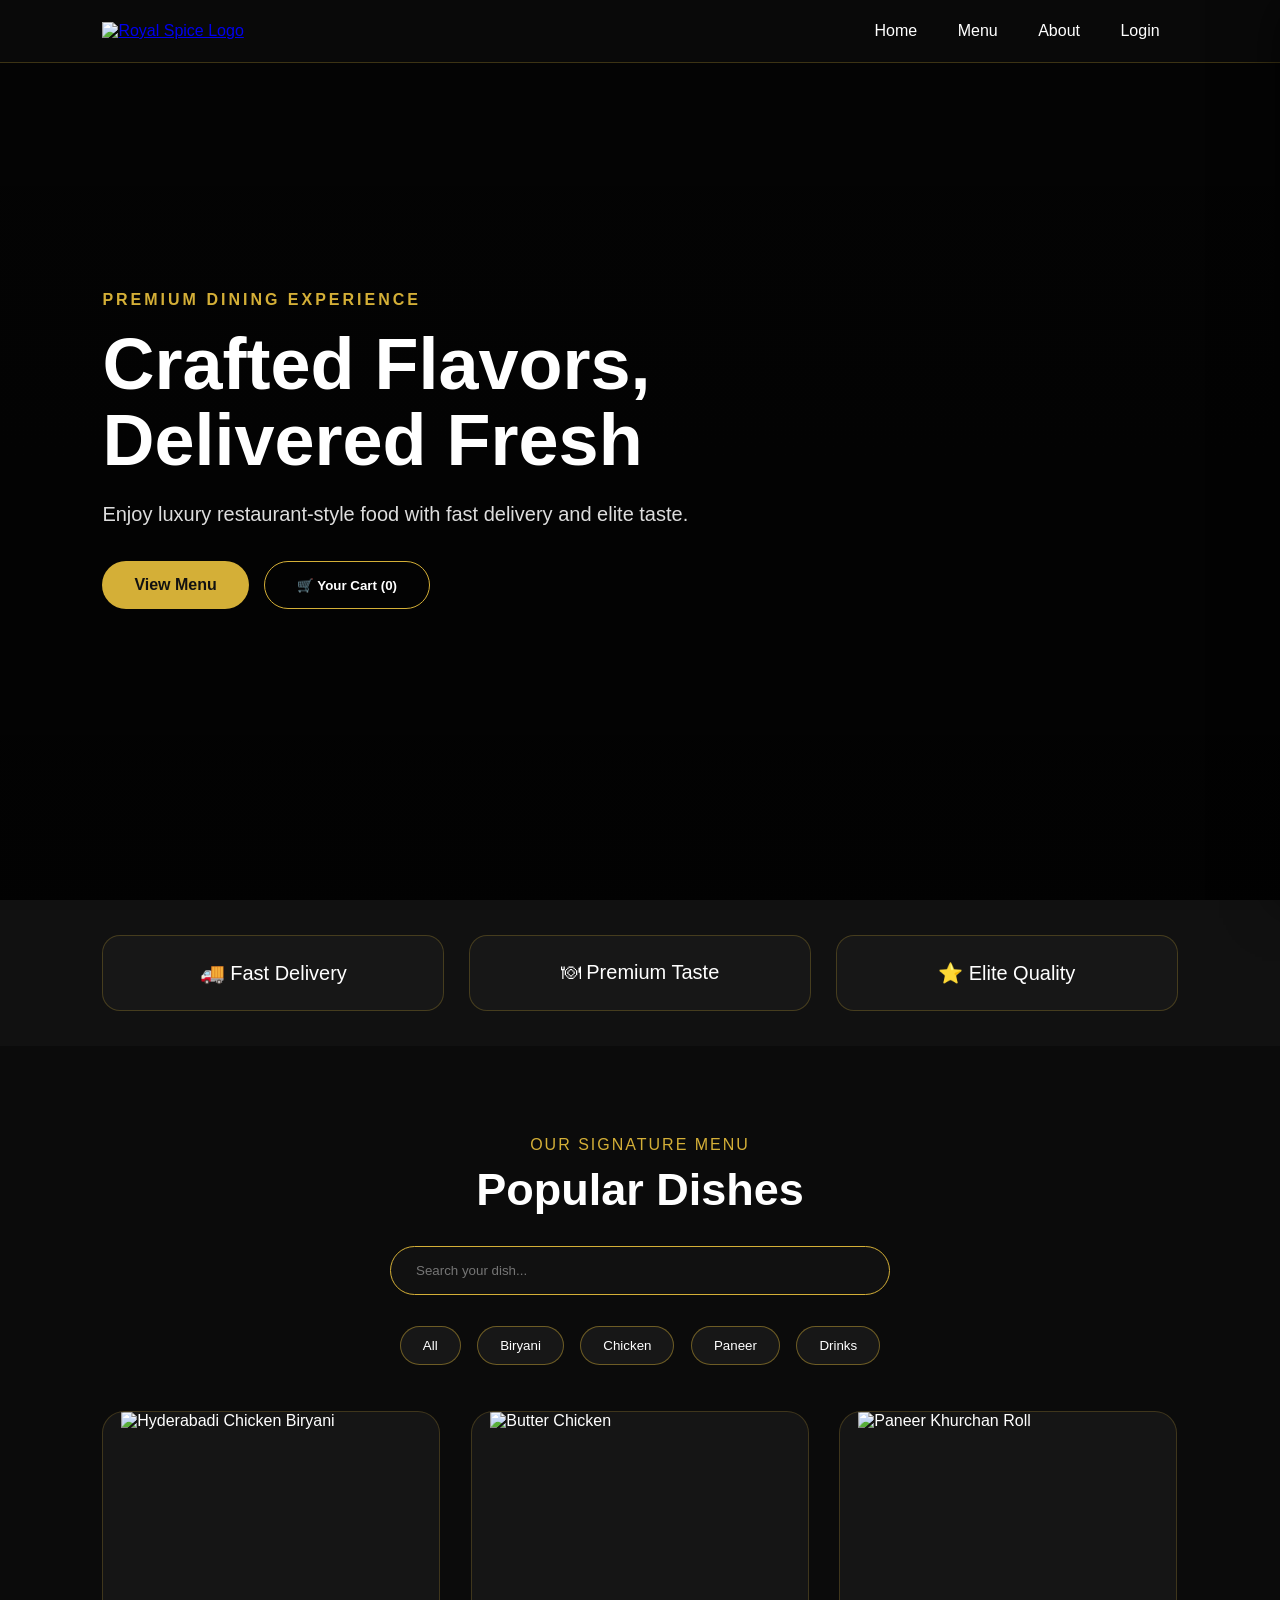
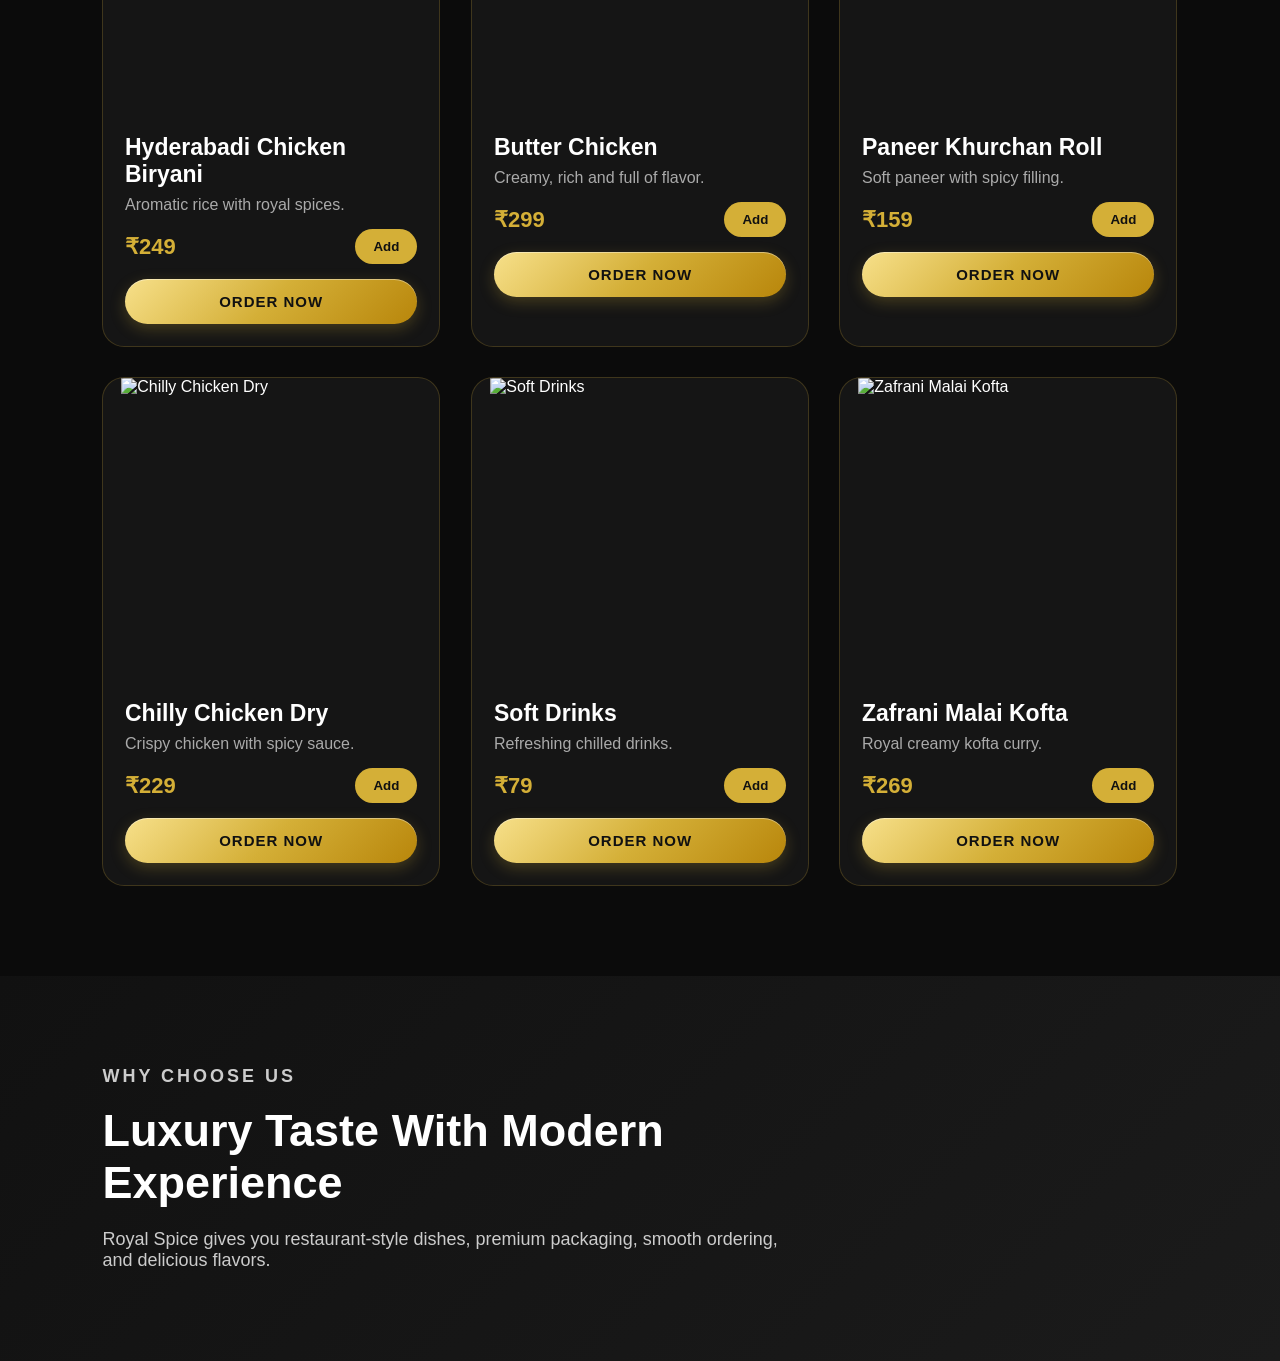
==== index.html @ 1e083bd8 "." ====
<!DOCTYPE html>
<html lang="en">
<head>
  <meta charset="UTF-8" />
  <meta name="viewport" content="width=device-width, initial-scale=1.0" />
  <title>Royal Spice</title>

  <link rel="stylesheet" href="style.css">
</head>
<body>

<header>
  <div class="logo">
    <a href="#home">
      <img src="website images/Royal Spice.png" alt="Royal Spice Logo">
    </a>
  </div>

  <nav>
    <a href="#home">Home</a>
    <a href="#menu">Menu</a>
    <a href="#about">About</a>
    <a href="login.html" id="loginLink">Login</a>

<a href="#" id="logoutLink"
   onclick="logoutUser()"
   style="display:none;">
   Logout
</a>
  </nav>
</header>

<section class="hero" id="home">
  <div class="hero-content">
    <p class="small-title">Premium Dining Experience</p>

    <h1>
      Crafted Flavors,<br>
      Delivered Fresh
    </h1>

    <p class="hero-text">
      Enjoy luxury restaurant-style food with fast delivery and elite taste.
    </p>

    <div class="hero-buttons">
      <a href="#menu" class="btn gold">
        View Menu
      </a>

      <button class="btn dark" onclick="toggleCart()">
        🛒 Your Cart (<span id="cartCount">0</span>)
      </button>
    </div>
  </div>
</section>

<section class="features">
  <div>🚚 Fast Delivery</div>
  <div>🍽 Premium Taste</div>
  <div>⭐ Elite Quality</div>
</section>

<section class="menu-section" id="menu">

  <div class="section-title">
    <p>Our Signature Menu</p>
    <h2>Popular Dishes</h2>
  </div>

  <div class="search-box">
    <input
      type="text"
      id="searchInput"
      placeholder="Search your dish..."
    >
  </div>

  <div class="filters">
    <button onclick="filterItems('all')">All</button>
    <button onclick="filterItems('biryani')">Biryani</button>
    <button onclick="filterItems('chicken')">Chicken</button>
    <button onclick="filterItems('paneer')">Paneer</button>
    <button onclick="filterItems('drinks')">Drinks</button>
  </div>

  <div class="menu-grid" id="menuGrid"></div>

</section>

<section class="about" id="about">

  <div>
    <p class="small-title">Why Choose Us</p>

    <h2>Luxury Taste With Modern Experience</h2>

    <p>
      Royal Spice gives you restaurant-style dishes,
      premium packaging,
      smooth ordering,
      and delicious flavors.
    </p>
  </div>

</section>

<!-- CART PANEL -->

<div class="cart-panel" id="cartPanel">

  <div class="cart-header">

    <h2>🛒 Your Cart</h2>

    <button onclick="toggleCart()">
      ✕
    </button>

  </div>

  <div id="cartItems">

    <p>Your cart is empty.</p>

  </div>

  <div class="cart-bottom">

    <h3>
      Total : ₹<span id="totalPrice">0</span>
    </h3>

    <button
      class="checkout-btn"
      onclick="goToCheckout()">

      Checkout

    </button>

  </div>

</div>

<!-- SCRIPT -->

<script src="script.js"></script>

</body>
</html>
---- style.css ----
* {
  margin: 0;
  padding: 0;
  box-sizing: border-box;
  font-family: 'Segoe UI', sans-serif;
}

body {
  background: #0b0b0b;
  color: white;
}

header {
  width: 100%;
  padding: 22px 8%;
  display: flex;
  justify-content: space-between;
  align-items: center;
  background: rgba(10,10,10,0.9);
  position: fixed;
  top: 0;
  z-index: 1000;
  backdrop-filter: blur(12px);
  border-bottom: 1px solid rgba(212,175,55,0.25);
}

.logo img{
    height: 80px;
    width: auto;
}

.logo span {
  color: #d4af37;
}

nav a {
  color: white;
  text-decoration: none;
  margin: 0 18px;
  font-weight: 500;
}

nav a:hover {
  color: #d4af37;
}

.cart-btn {
  background: #d4af37;
  color: #111;
  border: none;
  padding: 12px 22px;
  border-radius: 30px;
  font-weight: bold;
  cursor: pointer;
}

.hero {
  min-height: 100vh;
  background:
    linear-gradient(rgba(0,0,0,0.65), rgba(0,0,0,0.8)),
    url("https://images.unsplash.com/photo-1504674900247-0877df9cc836");
  background-size: cover;
  background-position: center;
  display: flex;
  align-items: center;
  padding: 0 8%;
}

.hero-content {
  max-width: 700px;
}

.small-title {
  color: #d4af37;
  text-transform: uppercase;
  letter-spacing: 3px;
  font-weight: bold;
  margin-bottom: 18px;
}

.hero h1 {
  font-size: 72px;
  line-height: 1.05;
  margin-bottom: 25px;
}

.hero-text {
  font-size: 20px;
  color: #ddd;
  margin-bottom: 35px;
}

.hero-buttons {
  display: flex;
  gap: 15px;
}

.btn {
  padding: 15px 32px;
  border-radius: 35px;
  text-decoration: none;
  font-weight: bold;
  cursor: pointer;
  border: none;
}

.gold {
  background: #d4af37;
  color: #111;
}

.dark {
  background: transparent;
  color: white;
  border: 1px solid #d4af37;
}

.features {
  padding: 35px 8%;
  display: grid;
  grid-template-columns: repeat(3, 1fr);
  gap: 25px;
  background: #111;
}

.features div {
  padding: 25px;
  background: #171717;
  border: 1px solid rgba(212,175,55,0.25);
  border-radius: 18px;
  text-align: center;
  font-size: 20px;
}

.menu-section {
  padding: 90px 8%;
}

.section-title {
  text-align: center;
  margin-bottom: 30px;
}

.section-title p {
  color: #d4af37;
  text-transform: uppercase;
  letter-spacing: 2px;
}

.section-title h2 {
  font-size: 45px;
  margin-top: 10px;
}

.search-box {
  text-align: center;
  margin-bottom: 25px;
}

.search-box input {
  width: 100%;
  max-width: 500px;
  padding: 16px 25px;
  border-radius: 30px;
  border: 1px solid #d4af37;
  background: #111;
  color: white;
  outline: none;
}

.filters {
  text-align: center;
  margin-bottom: 40px;
}

.filters button {
  margin: 6px;
  padding: 11px 22px;
  background: #171717;
  color: white;
  border: 1px solid rgba(212,175,55,0.45);
  border-radius: 25px;
  cursor: pointer;
}

.filters button:hover {
  background: #d4af37;
  color: #111;
}

.menu-grid {
  display: grid;
  grid-template-columns: repeat(auto-fit, minmax(260px, 1fr));
  gap: 30px;
}

.food-card {
  background: #151515;
  border-radius: 22px;
  overflow: hidden;
  border: 1px solid rgba(212,175,55,0.22);
  transition: 0.3s;
}

.food-card:hover {
  transform: translateY(-8px);
  box-shadow: 0 20px 45px rgba(212,175,55,0.15);
}

.food-card img {
  width: 300px;
  height: 300px;
  object-fit: cover;
  display: block;
  margin: auto;
}

.food-info {
  padding: 22px;
}

.food-info h3 {
  font-size: 23px;
  margin-bottom: 8px;
}

.food-info p {
  color: #aaa;
  margin-bottom: 15px;
}

.price-row {
  display: flex;
  justify-content: space-between;
  align-items: center;
}

.price-row h4 {
  color: #d4af37;
  font-size: 22px;
}

.price-row button {
  background: #d4af37;
  color: #111;
  border: none;
  padding: 10px 18px;
  border-radius: 25px;
  font-weight: bold;
  cursor: pointer;
}

.about {
  padding: 90px 8%;
  background: linear-gradient(135deg, #111, #1b1b1b);
}

.about div {
  max-width: 700px;
}

.about h2 {
  font-size: 45px;
  margin-bottom: 20px;
}

.about p {
  color: #ccc;
  font-size: 18px;
}

.cart-panel {
  position: fixed;
  top: 0;
  right: -420px;
  width: 400px;
  height: 100vh;
  background: #111;
  z-index: 2000;
  padding: 25px;
  transition: 0.4s;
  border-left: 1px solid #d4af37;
}

.cart-panel.active {
  right: 0;
}

.cart-header {
  display: flex;
  justify-content: space-between;
  align-items: center;
}

.cart-header button {
  background: none;
  color: white;
  border: none;
  font-size: 34px;
  cursor: pointer;
}

.cart-item {
  background: #1a1a1a;
  margin: 18px 0;
  padding: 15px;
  border-radius: 15px;
}

.cart-item h4 {
  margin-bottom: 8px;
}

.qty-box {
  display: flex;
  align-items: center;
  gap: 12px;
  margin-top: 10px;
}

.qty-box button {
  width: 28px;
  height: 28px;
  background: #d4af37;
  border: none;
  border-radius: 50%;
  cursor: pointer;
  font-weight: bold;
}

.remove-btn {
  margin-top: 10px;
  background: transparent;
  color: #ff7777;
  border: none;
  cursor: pointer;
}

.cart-bottom {
  position: absolute;
  bottom: 25px;
  width: calc(100% - 50px);
}

.checkout-btn {
  width: 100%;
  padding: 15px;
  margin-top: 15px;
  border: none;
  background: #d4af37;
  color: #111;
  font-weight: bold;
  border-radius: 30px;
  cursor: pointer;
}

@media(max-width: 768px) {
  nav {
    display: none;
  }

  .hero h1 {
    font-size: 45px;
  }

  .features {
    grid-template-columns: 1fr;
  }

  .cart-panel {
    width: 100%;
    right: -100%;
  }
}

/* Smooth page animation */
html {
  scroll-behavior: smooth;
}

/* Hero text animation */
.hero-content {
  animation: fadeSlide 1.2s ease forwards;
}

@keyframes fadeSlide {
  from {
    opacity: 0;
    transform: translateY(40px);
  }
  to {
    opacity: 1;
    transform: translateY(0);
  }
}

/* Animated premium buttons */
.btn,
.cart-btn,
.price-row button,
.checkout-btn,
.filters button {
  position: relative;
  overflow: hidden;
  transition: 0.35s ease;
}

.btn:hover,
.cart-btn:hover,
.price-row button:hover,
.checkout-btn:hover,
.filters button:hover {
  transform: translateY(-4px);
  box-shadow: 0 12px 25px rgba(212, 175, 55, 0.35);
}

/* Shine effect */
.btn::before,
.cart-btn::before,
.price-row button::before,
.checkout-btn::before {
  content: "";
  position: absolute;
  top: 0;
  left: -120%;
  width: 80%;
  height: 100%;
  background: linear-gradient(
    120deg,
    transparent,
    rgba(255,255,255,0.5),
    transparent
  );
  transition: 0.6s;
}

.btn:hover::before,
.cart-btn:hover::before,
.price-row button:hover::before,
.checkout-btn:hover::before {
  left: 120%;
}

/* Food card animation */
.food-card {
  animation: cardPop 0.8s ease forwards;
}

@keyframes cardPop {
  from {
    opacity: 0;
    transform: scale(0.92) translateY(25px);
  }
  to {
    opacity: 1;
    transform: scale(1) translateY(0);
  }
}

/* Floating hero feel */
.hero-content h1 {
  animation: glowText 2s infinite alternate;
}

@keyframes glowText {
  from {
    text-shadow: 0 0 10px rgba(212,175,55,0.2);
  }
  to {
    text-shadow: 0 0 25px rgba(212,175,55,0.6);
  }
}

/* Cart panel smooth */
.cart-panel {
  box-shadow: -20px 0 50px rgba(0,0,0,0.6);
}

/* Navbar link underline animation */
nav a {
  position: relative;
}

nav a::after {
  content: "";
  position: absolute;
  left: 0;
  bottom: -7px;
  width: 0;
  height: 2px;
  background: #d4af37;
  transition: 0.3s;
}

nav a:hover::after {
  width: 100%;
}

.checkout-page {
  min-height: 100vh;
  padding: 130px 8% 60px;
  background: #0b0b0b;
}

.checkout-page h1 {
  font-size: 48px;
  color: #d4af37;
  margin-bottom: 30px;
}

.checkout-total {
  margin: 25px 0;
  font-size: 28px;
  color: #d4af37;
  font-weight: bold;
}

.checkout-form {
  max-width: 550px;
}

.checkout-form input,
.checkout-form textarea {
  width: 100%;
  padding: 16px 20px;
  margin-bottom: 15px;
  border-radius: 14px;
  border: 1px solid rgba(212,175,55,0.5);
  background: #111;
  color: white;
  outline: none;
}

.checkout-form textarea {
  height: 120px;
  resize: none;
}

.payment-box {
  max-width: 550px;
  background: #151515;
  border: 1px solid rgba(212,175,55,0.3);
  border-radius: 20px;
  padding: 25px;
  margin-bottom: 25px;
}

.payment-box label {
  display: block;
  padding: 16px;
  margin-bottom: 12px;
  background: #1a1a1a;
  border-radius: 14px;
  cursor: pointer;
  font-size: 18px;
}

.payment-box input {
  margin-right: 10px;
}

.success-page {
  min-height: 100vh;
  background:
    linear-gradient(rgba(0,0,0,.75), rgba(0,0,0,.9)),
    url("https://images.unsplash.com/photo-1504674900247-0877df9cc836");
  background-size: cover;
  background-position: center;
  display: flex;
  justify-content: center;
  align-items: center;
  text-align: center;
  flex-direction: column;
  padding: 30px;
}

.success-page h1 {
  font-size: 70px;
  color: #d4af37;
  margin-bottom: 15px;
}

.success-page p {
  color: #ddd;
  font-size: 20px;
}

.success-box {
  background: rgba(20,20,20,0.9);
  border: 1px solid rgba(212,175,55,0.4);
  border-radius: 22px;
  padding: 25px;
  margin: 30px 0;
  min-width: 320px;
}

/* =========================
   ELITE BUY NOW BUTTON
========================= */

.buy-now-btn {
  width: 100%;
  margin-top: 15px;
  padding: 14px 20px;
  border: none;
  border-radius: 30px;
  font-size: 15px;
  font-weight: 700;
  letter-spacing: 1px;
  text-transform: uppercase;
  cursor: pointer;

  background: linear-gradient(
    135deg,
    #f7e08a 0%,
    #d4af37 50%,
    #b8860b 100%
  );

  color: #111;
  position: relative;
  overflow: hidden;
  transition: all .4s ease;

  box-shadow:
    0 5px 15px rgba(212,175,55,.25),
    inset 0 1px 0 rgba(255,255,255,.4);

  animation: eliteGlow 2.5s infinite alternate;
}

.buy-now-btn:hover {
  transform: translateY(-5px) scale(1.02);

  box-shadow:
    0 15px 35px rgba(212,175,55,.45),
    0 0 20px rgba(212,175,55,.35);
}

.buy-now-btn:active {
  transform: scale(.97);
}

.buy-now-btn::before {
  content: "";
  position: absolute;
  top: 0;
  left: -120%;
  width: 60%;
  height: 100%;

  background: linear-gradient(
    120deg,
    transparent,
    rgba(255,255,255,.7),
    transparent
  );

  transition: .8s;
}

.buy-now-btn:hover::before {
  left: 150%;
}

@keyframes eliteGlow {
  from {
    box-shadow: 0 5px 15px rgba(212,175,55,.2);
  }
  to {
    box-shadow: 0 10px 30px rgba(212,175,55,.45);
  }
}

.card-details,
.upi-details {
  display: none;
  max-width: 550px;
  margin-top: 20px;
}

.card-details input,
.upi-details input {
  width: 100%;
  padding: 15px;
  margin-bottom: 15px;
  border-radius: 12px;
  border: 1px solid #d4af37;
  background: #111;
  color: white;
}

.upi-qr {
    width: 220px;
    height: 220px;
    object-fit: contain;

    background: #ffffff;
    padding: 15px;

    border-radius: 20px;
    border: 3px solid #d4af37;

    display: block;
    margin: 20px auto;

    box-shadow: 0 10px 30px rgba(0,0,0,0.35);
}

.login-page {
  min-height: 100vh;
  background:
    linear-gradient(rgba(0,0,0,.75), rgba(0,0,0,.9)),
    url("https://images.unsplash.com/photo-1504674900247-0877df9cc836");
  background-size: cover;
  background-position: center;
  display: flex;
  align-items: center;
  justify-content: center;
  padding: 30px;
}

.login-card {
  width: 100%;
  max-width: 430px;
  background: rgba(17,17,17,.88);
  border: 1px solid rgba(212,175,55,.45);
  border-radius: 28px;
  padding: 35px;
  text-align: center;
  backdrop-filter: blur(15px);
  box-shadow: 0 25px 60px rgba(0,0,0,.7);
  animation: fadeSlide 1s ease;
}

.login-logo img {
  width: 120px;
  margin-bottom: 20px;
  filter: drop-shadow(0 0 18px rgba(212,175,55,.45));
}

.login-card h1 {
  font-size: 36px;
  color: white;
  margin-bottom: 30px;
}

.input-box {
  position: relative;
  margin-bottom: 22px;
}

.input-box input {
  width: 100%;
  padding: 16px 18px;
  background: #0d0d0d;
  border: 1px solid rgba(212,175,55,.5);
  border-radius: 14px;
  color: white;
  outline: none;
  font-size: 16px;
}

.input-box label {
  position: absolute;
  left: 18px;
  top: 15px;
  color: #aaa;
  pointer-events: none;
  transition: .3s;
}

.input-box input:focus + label,
.input-box input:valid + label {
  top: -9px;
  left: 14px;
  background: #111;
  padding: 0 8px;
  color: #d4af37;
  font-size: 13px;
}

.password-box span {
  position: absolute;
  right: 16px;
  top: 15px;
  cursor: pointer;
}

.login-options {
  display: flex;
  justify-content: space-between;
  font-size: 14px;
  margin-bottom: 25px;
}

.login-options a,
.signup-text a {
  color: #d4af37;
  text-decoration: none;
}

.login-btn {
  width: 100%;
  padding: 15px;
  border: none;
  border-radius: 30px;
  background: linear-gradient(135deg, #f7e08a, #d4af37, #b8860b);
  color: #111;
  font-weight: 800;
  letter-spacing: 1px;
  cursor: pointer;
  transition: .35s;
}

.login-btn:hover {
  transform: translateY(-4px);
  box-shadow: 0 15px 35px rgba(212,175,55,.4);
}

.signup-text {
  margin-top: 22px;
  color: #ccc;
}
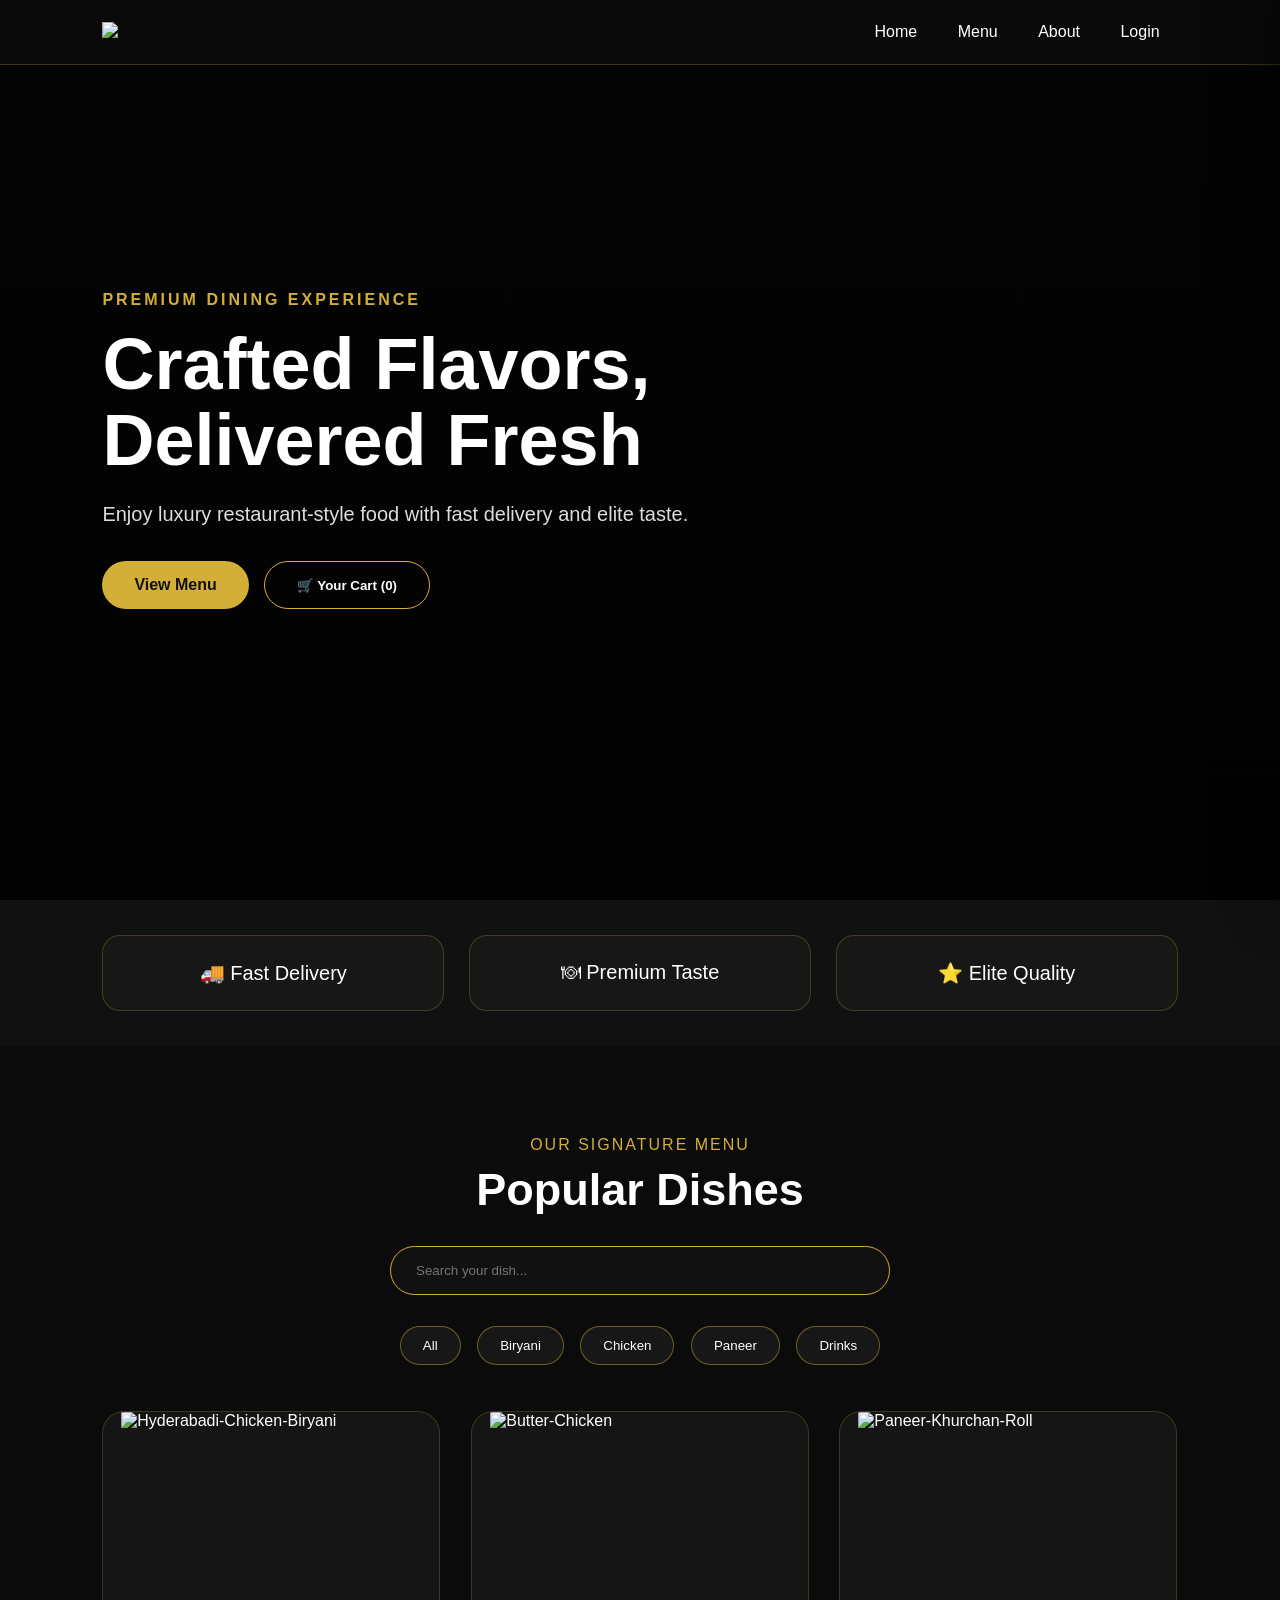
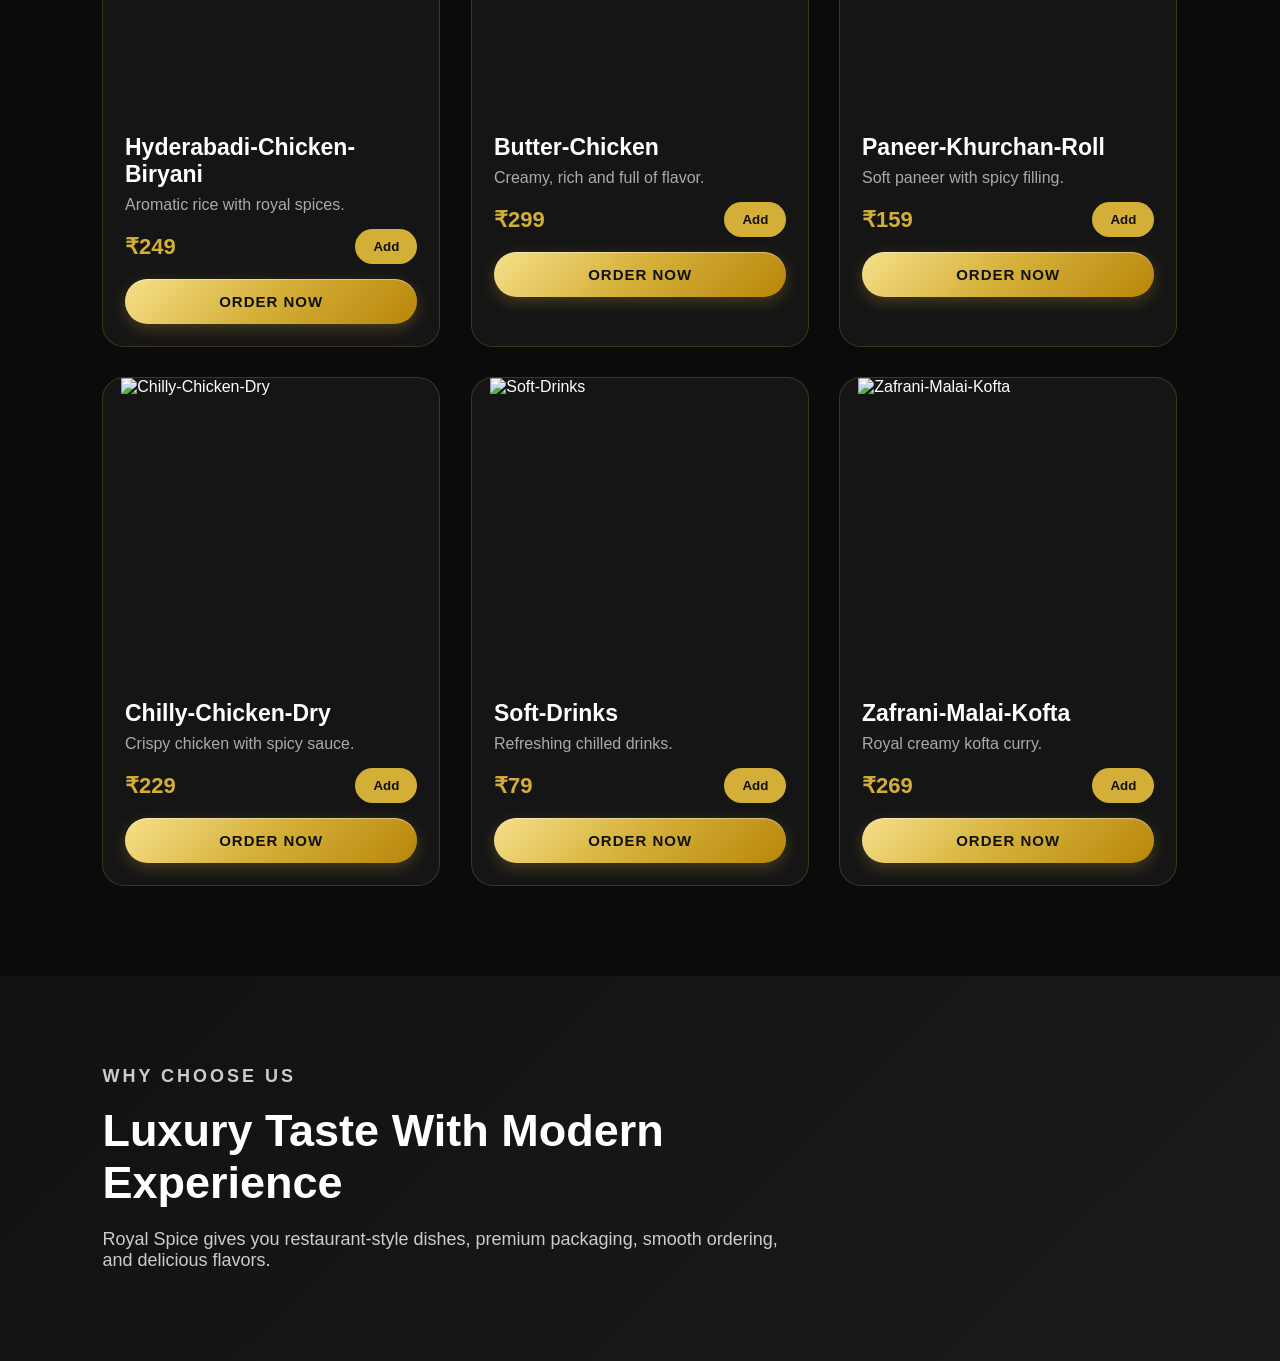
==== commit 90377d74: "." ====
--- a/index.html
+++ b/index.html
@@ -12,7 +12,7 @@
 <header>
   <div class="logo">
     <a href="#home">
-      <img src="website images/Royal Spice.png" alt="Royal Spice Logo">
+      <img src="./website images/Royal-Spice.png">
     </a>
   </div>
 
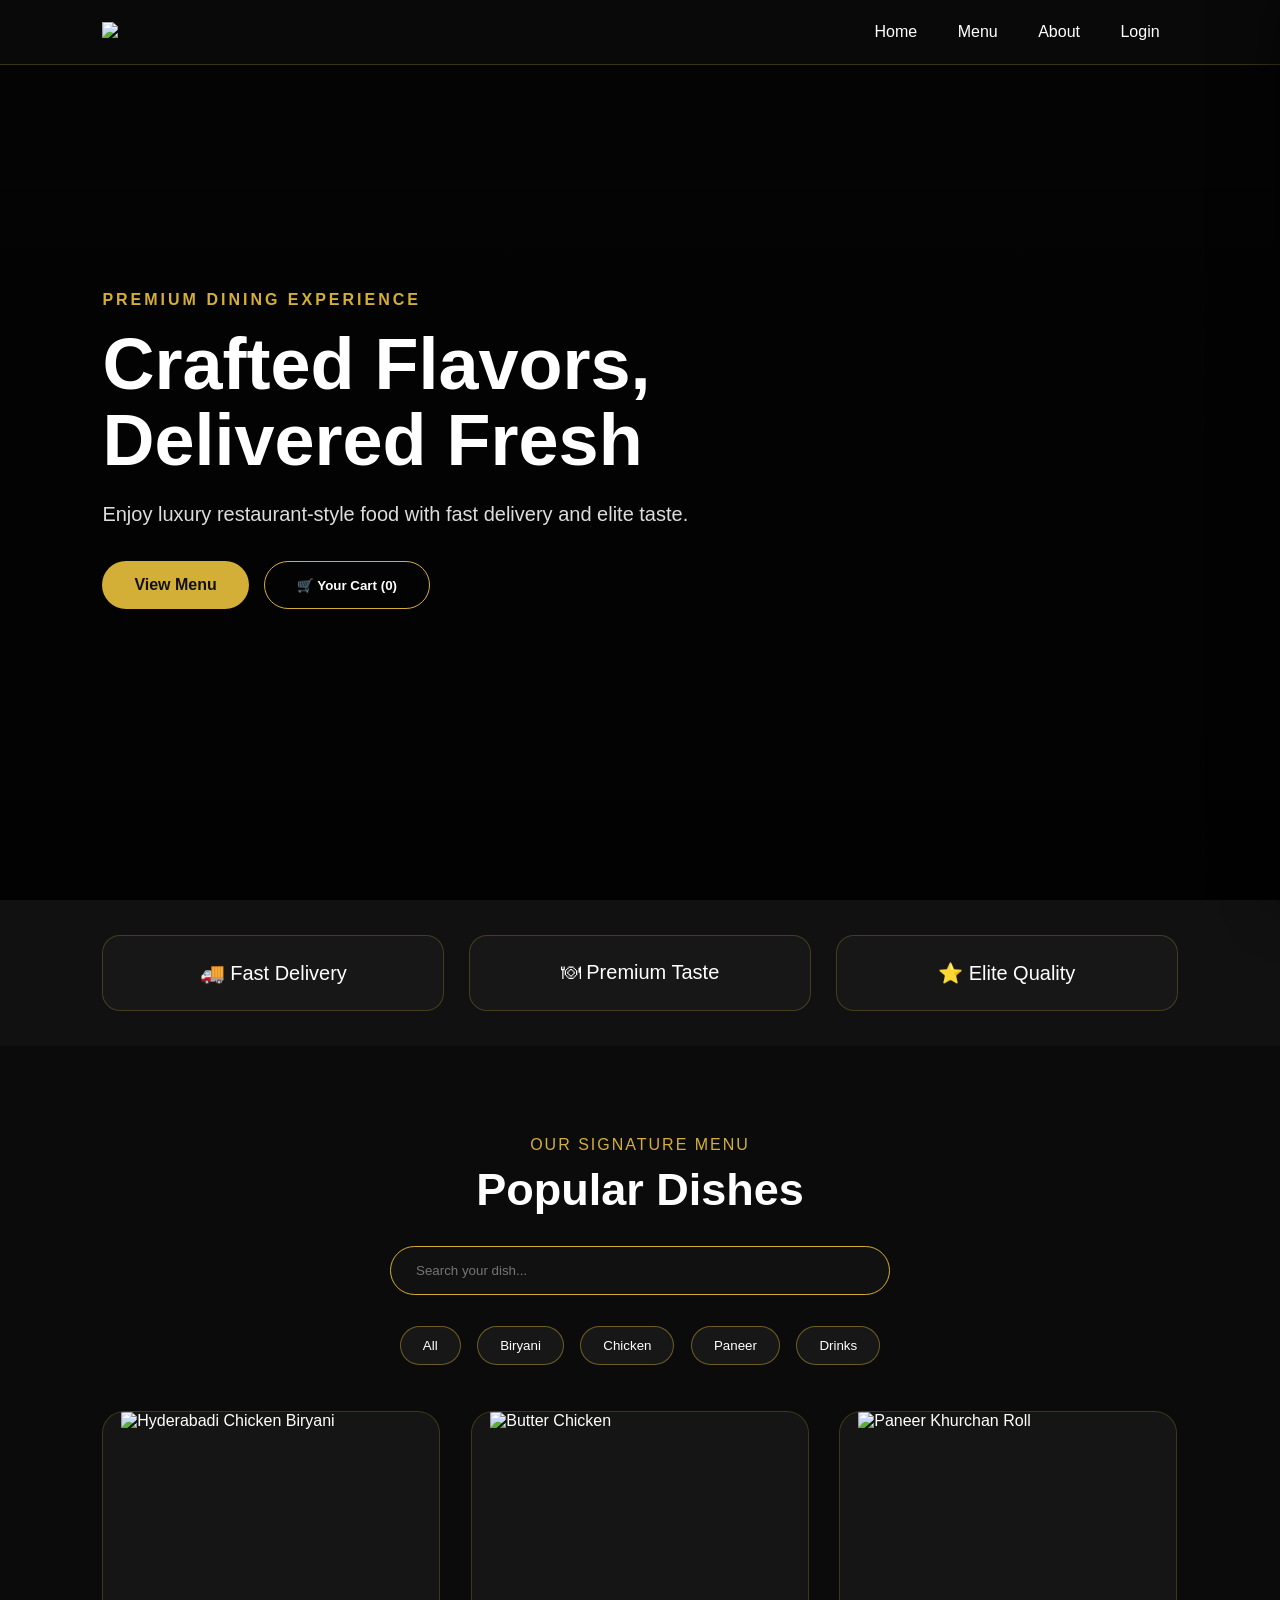
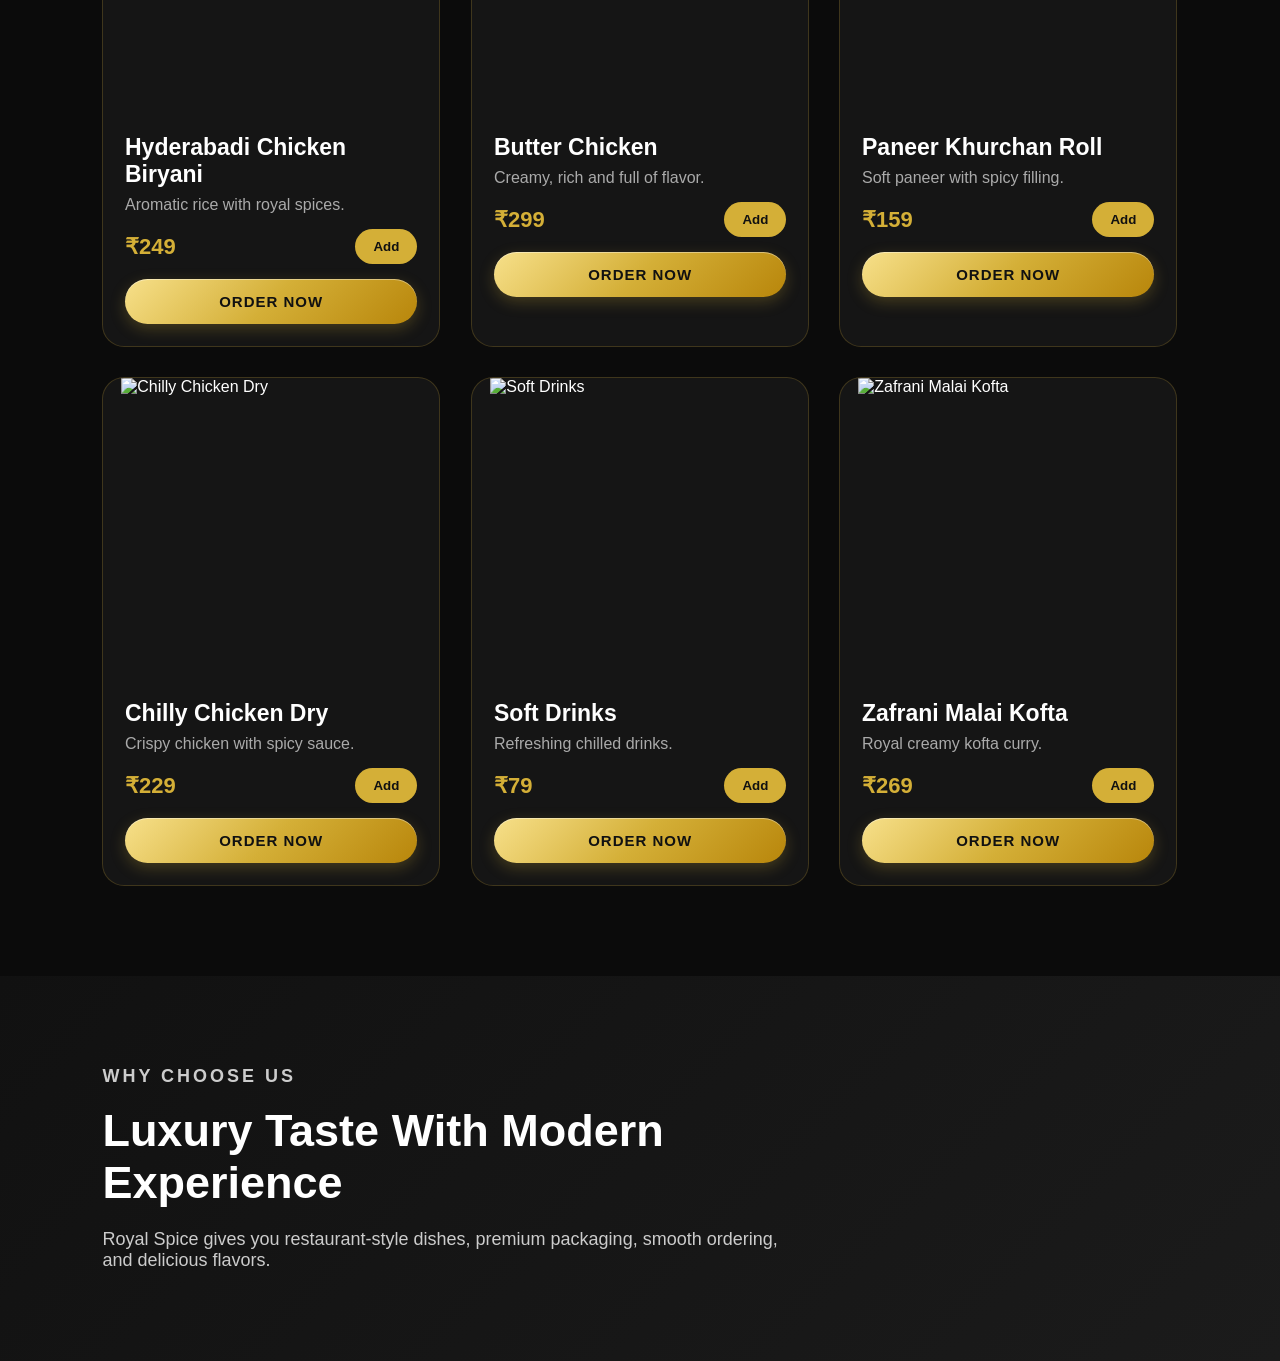
==== commit 59030709: "." ====
--- a/index.html
+++ b/index.html
@@ -12,7 +12,7 @@
 <header>
   <div class="logo">
     <a href="#home">
-      <img src="./website images/Royal-Spice.png">
+      <img src="./website-images/Royal-Spice.png">
     </a>
   </div>
 
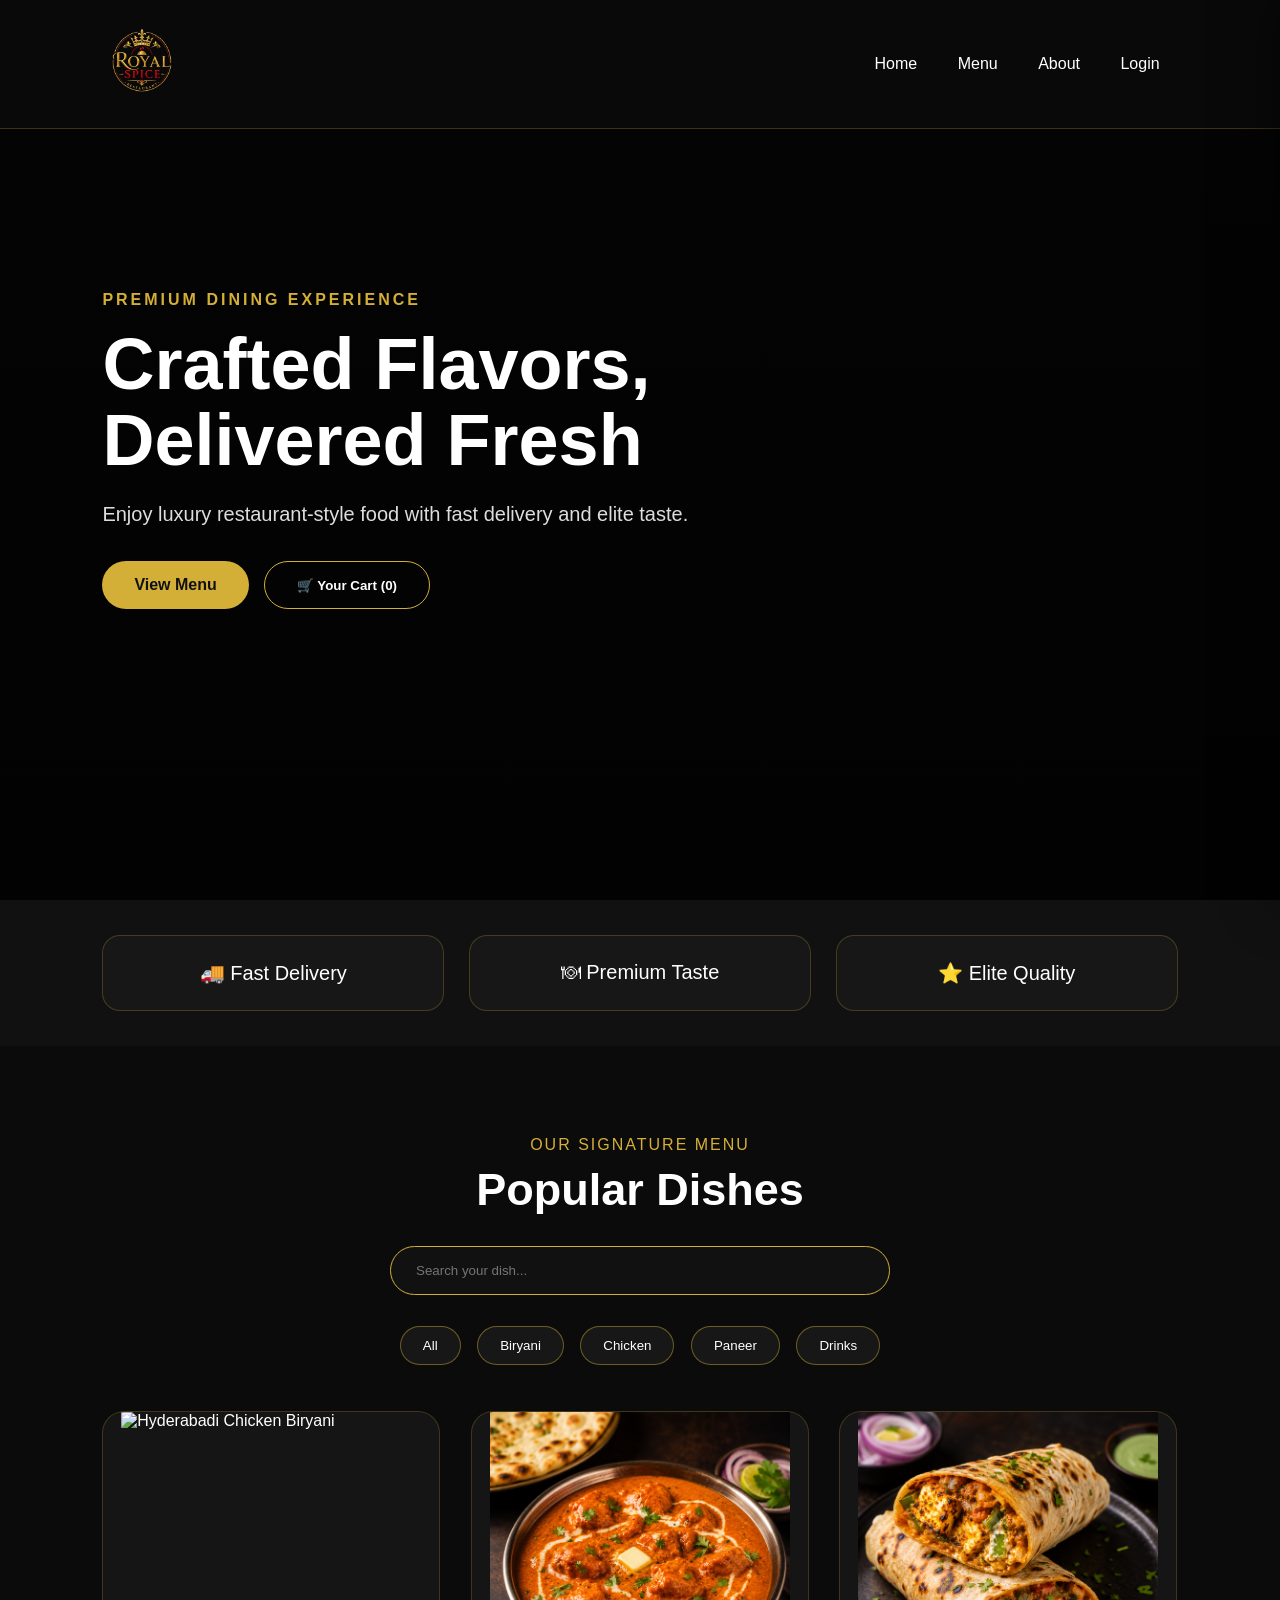
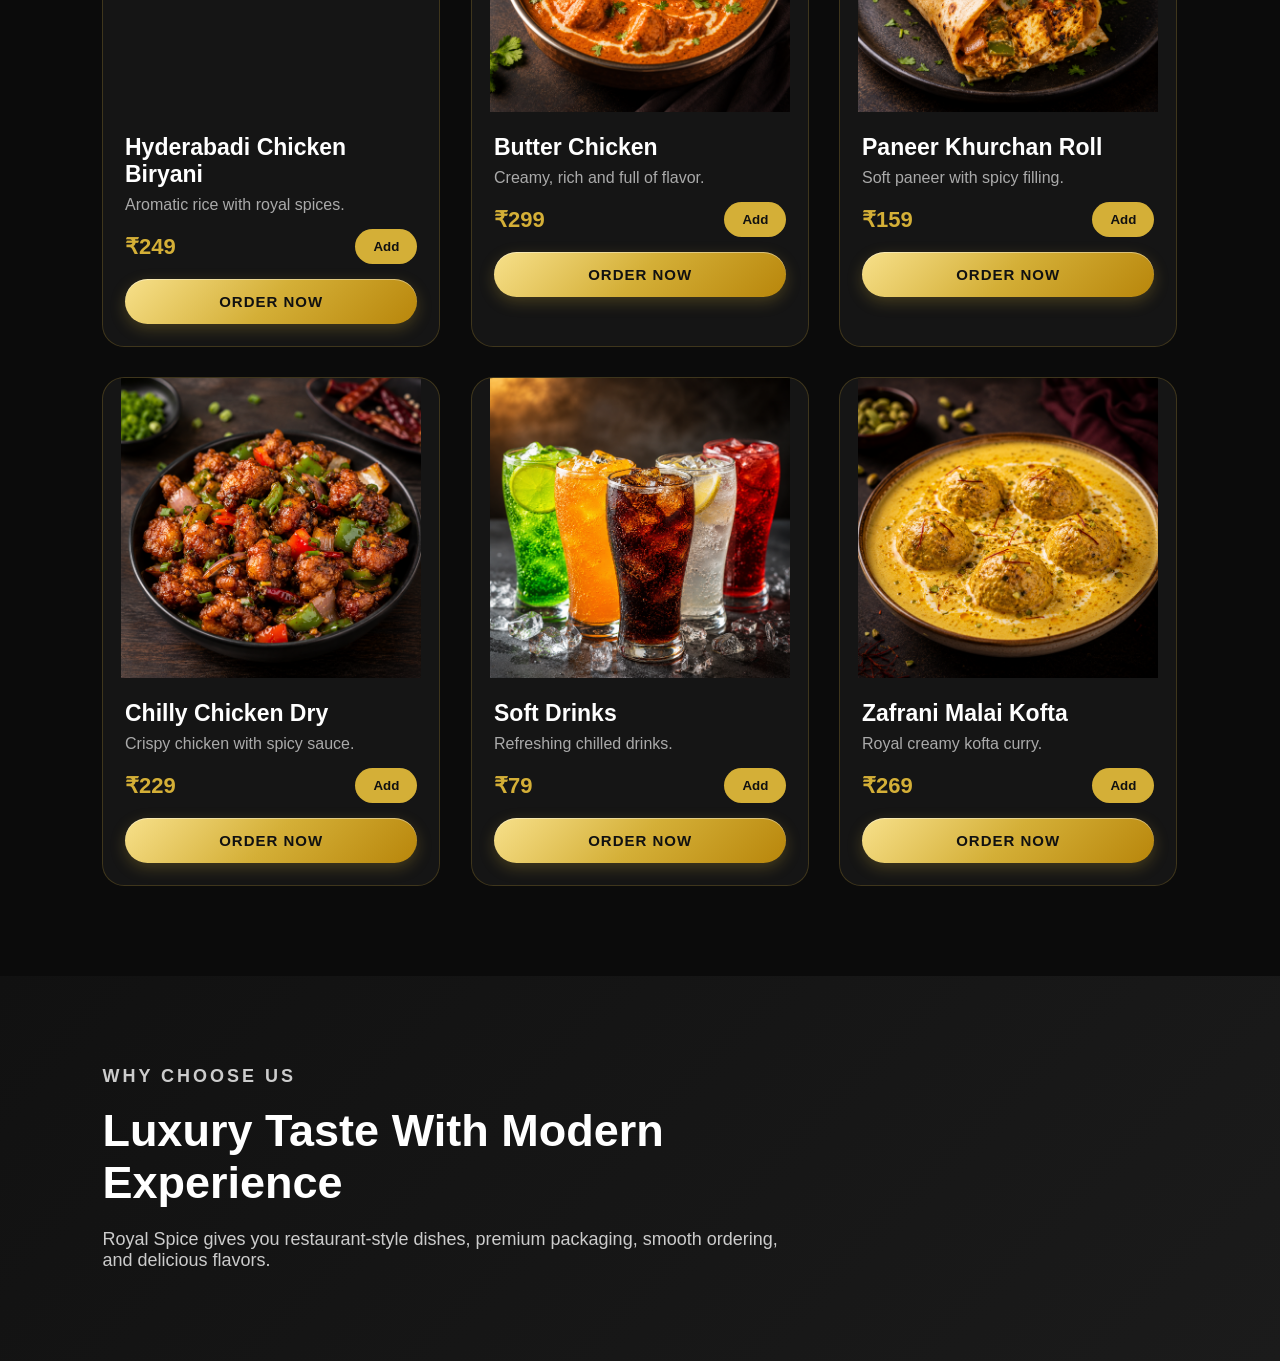
==== commit 12d574e6: "." ====
--- a/index.html
+++ b/index.html
@@ -12,7 +12,7 @@
 <header>
   <div class="logo">
     <a href="#home">
-      <img src="./website-images/Royal-Spice.png">
+      <img src="./Website-images/Royal-Spice.png">
     </a>
   </div>
 
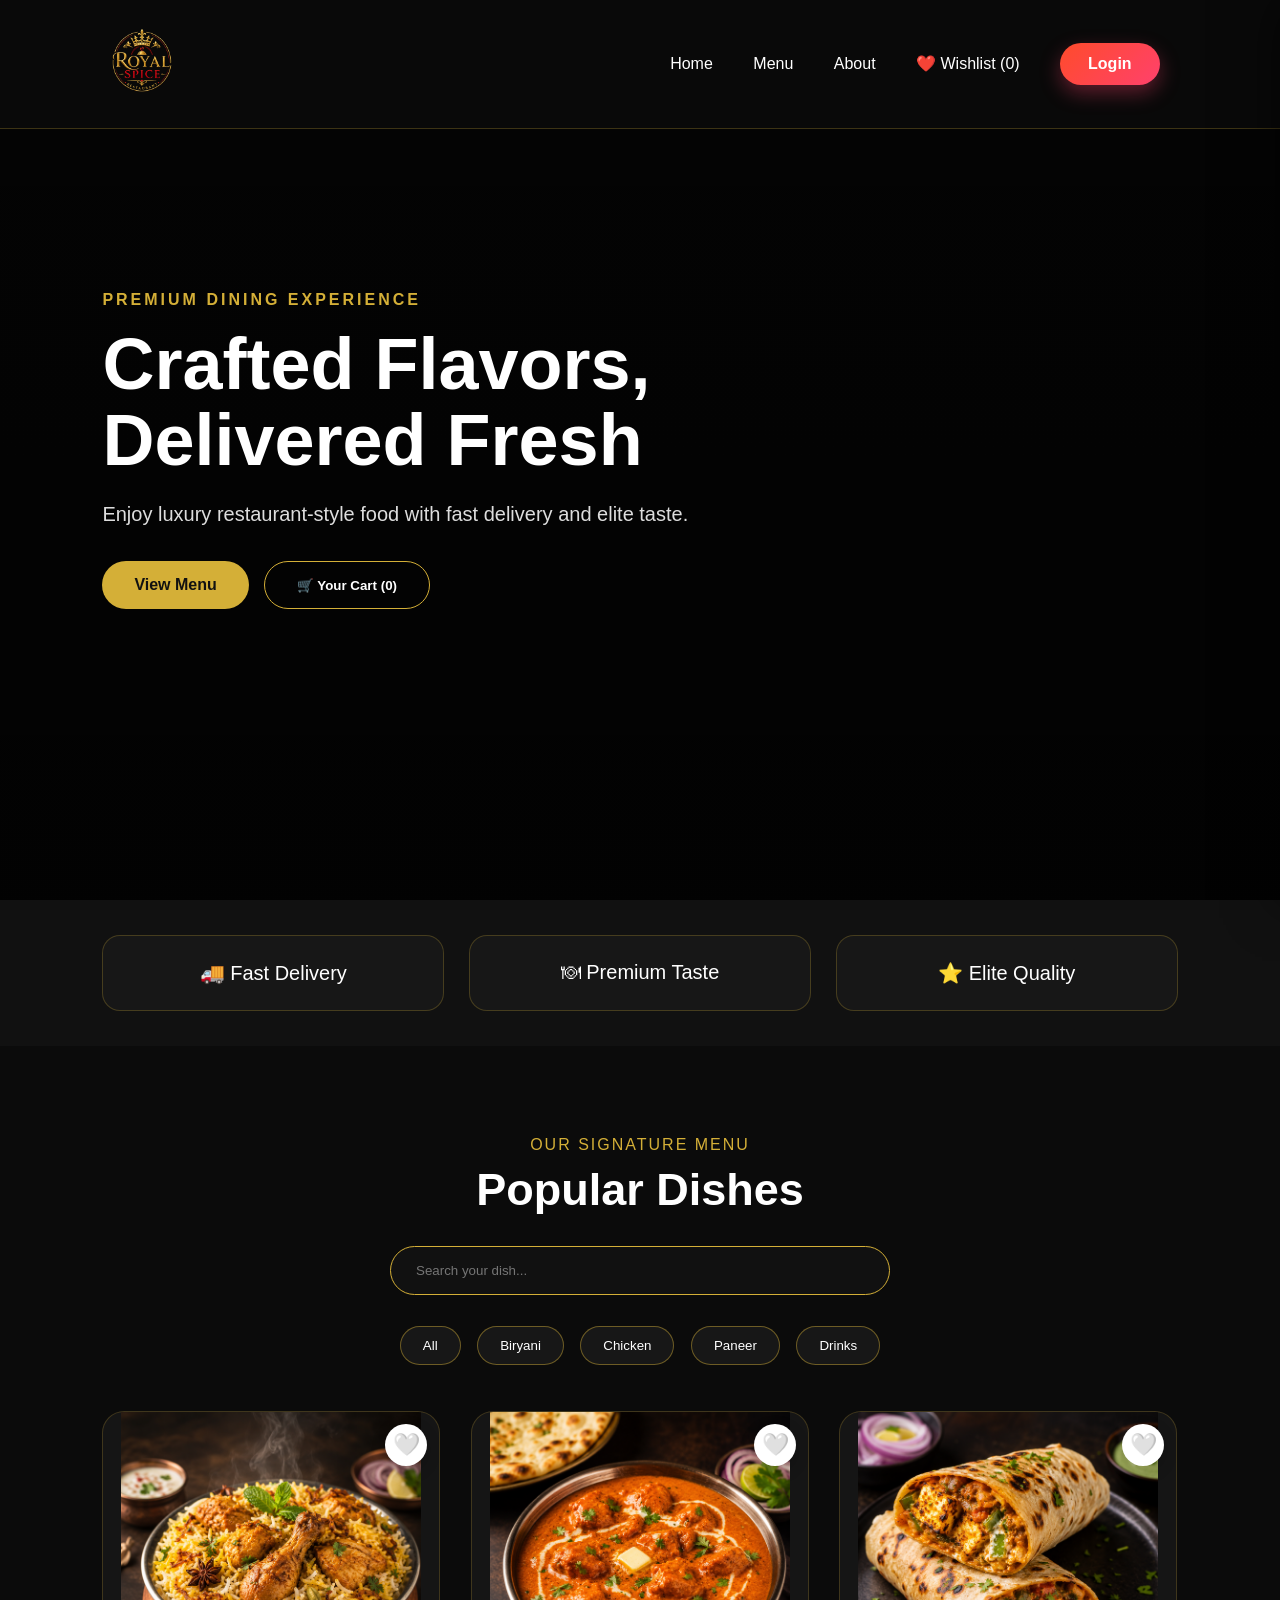
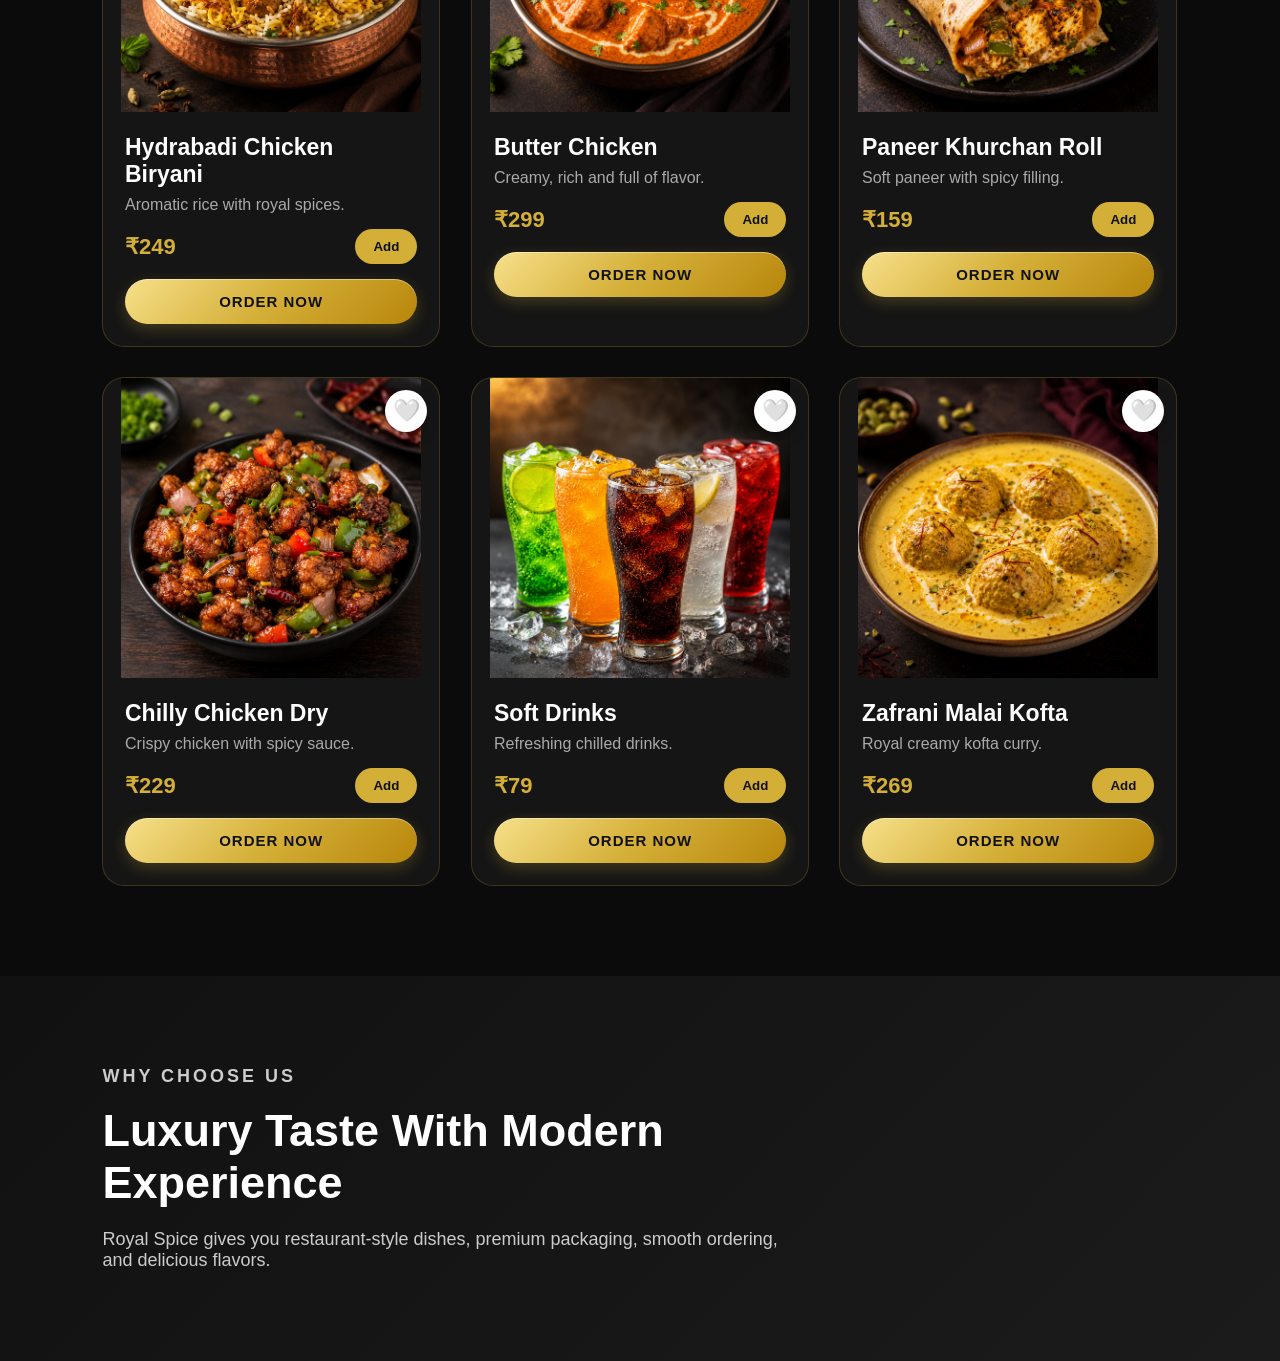
==== commit 7387fadf: "." ====
--- a/index.html
+++ b/index.html
@@ -1,5 +1,6 @@
 <!DOCTYPE html>
 <html lang="en">
+
 <head>
   <meta charset="UTF-8" />
   <meta name="viewport" content="width=device-width, initial-scale=1.0" />
@@ -7,145 +8,144 @@
 
   <link rel="stylesheet" href="style.css">
 </head>
+
 <body>
 
-<header>
-  <div class="logo">
-    <a href="#home">
-      <img src="./Website-images/Royal-Spice.png">
-    </a>
-  </div>
+  <header>
+    <div class="logo">
+      <a href="#home">
+        <img src="./Website-images/Royal-Spice.png">
+      </a>
+    </div>
 
-  <nav>
-    <a href="#home">Home</a>
-    <a href="#menu">Menu</a>
-    <a href="#about">About</a>
-    <a href="login.html" id="loginLink">Login</a>
+    <nav>
+      <a href="#home">Home</a>
+      <a href="#menu">Menu</a>
+      <a href="#about">About</a>
 
-<a href="#" id="logoutLink"
-   onclick="logoutUser()"
-   style="display:none;">
-   Logout
-</a>
-  </nav>
-</header>
+      <!-- Wishlist -->
+      <a href="wishlist.html">❤️ Wishlist (<span id="wishlistCount">0</span>)</a>
 
-<section class="hero" id="home">
-  <div class="hero-content">
-    <p class="small-title">Premium Dining Experience</p>
-
-    <h1>
-      Crafted Flavors,<br>
-      Delivered Fresh
-    </h1>
-
-    <p class="hero-text">
-      Enjoy luxury restaurant-style food with fast delivery and elite taste.
-    </p>
-
-    <div class="hero-buttons">
-      <a href="#menu" class="btn gold">
-        View Menu
+      <a href="/login.html" id="loginLink" class="login-btn-nav">
+        Login
       </a>
 
-      <button class="btn dark" onclick="toggleCart()">
-        🛒 Your Cart (<span id="cartCount">0</span>)
+      <button id="logoutLink" class="logout-btn" onclick="logoutUser()" style="display:none;">
+        Logout
       </button>
+
+    </nav>
+  </header>
+
+  <section class="hero" id="home">
+    <div class="hero-content">
+      <p class="small-title">Premium Dining Experience</p>
+
+      <h1>
+        Crafted Flavors,<br>
+        Delivered Fresh
+      </h1>
+
+      <p class="hero-text">
+        Enjoy luxury restaurant-style food with fast delivery and elite taste.
+      </p>
+
+      <div class="hero-buttons">
+        <a href="#menu" class="btn gold">
+          View Menu
+        </a>
+
+        <button class="btn dark" onclick="toggleCart()">
+          🛒 Your Cart (<span id="cartCount">0</span>)
+        </button>
+      </div>
     </div>
-  </div>
-</section>
+  </section>
 
-<section class="features">
-  <div>🚚 Fast Delivery</div>
-  <div>🍽 Premium Taste</div>
-  <div>⭐ Elite Quality</div>
-</section>
+  <section class="features">
+    <div>🚚 Fast Delivery</div>
+    <div>🍽 Premium Taste</div>
+    <div>⭐ Elite Quality</div>
+  </section>
 
-<section class="menu-section" id="menu">
+  <section class="menu-section" id="menu">
 
-  <div class="section-title">
-    <p>Our Signature Menu</p>
-    <h2>Popular Dishes</h2>
-  </div>
+    <div class="section-title">
+      <p>Our Signature Menu</p>
+      <h2>Popular Dishes</h2>
+    </div>
 
-  <div class="search-box">
-    <input
-      type="text"
-      id="searchInput"
-      placeholder="Search your dish..."
-    >
-  </div>
+    <div class="search-box">
+      <input type="text" id="searchInput" placeholder="Search your dish...">
+    </div>
 
-  <div class="filters">
-    <button onclick="filterItems('all')">All</button>
-    <button onclick="filterItems('biryani')">Biryani</button>
-    <button onclick="filterItems('chicken')">Chicken</button>
-    <button onclick="filterItems('paneer')">Paneer</button>
-    <button onclick="filterItems('drinks')">Drinks</button>
-  </div>
+    <div class="filters">
+      <button onclick="filterItems('all')">All</button>
+      <button onclick="filterItems('biryani')">Biryani</button>
+      <button onclick="filterItems('chicken')">Chicken</button>
+      <button onclick="filterItems('paneer')">Paneer</button>
+      <button onclick="filterItems('drinks')">Drinks</button>
+    </div>
 
-  <div class="menu-grid" id="menuGrid"></div>
+    <!-- Products come from script.js -->
+    <div class="menu-grid" id="menuGrid"></div>
 
-</section>
+  </section>
 
-<section class="about" id="about">
+  <section class="about" id="about">
 
-  <div>
-    <p class="small-title">Why Choose Us</p>
+    <div>
+      <p class="small-title">Why Choose Us</p>
 
-    <h2>Luxury Taste With Modern Experience</h2>
+      <h2>Luxury Taste With Modern Experience</h2>
 
-    <p>
-      Royal Spice gives you restaurant-style dishes,
-      premium packaging,
-      smooth ordering,
-      and delicious flavors.
-    </p>
-  </div>
+      <p>
+        Royal Spice gives you restaurant-style dishes,
+        premium packaging,
+        smooth ordering,
+        and delicious flavors.
+      </p>
+    </div>
 
-</section>
+  </section>
 
-<!-- CART PANEL -->
+  <!-- CART PANEL -->
 
-<div class="cart-panel" id="cartPanel">
+  <div class="cart-panel" id="cartPanel">
 
-  <div class="cart-header">
+    <div class="cart-header">
 
-    <h2>🛒 Your Cart</h2>
+      <h2>🛒 Your Cart</h2>
 
-    <button onclick="toggleCart()">
-      ✕
-    </button>
+      <button onclick="toggleCart()">
+        ✕
+      </button>
+
+    </div>
+
+    <div id="cartItems">
+
+      <p>Your cart is empty.</p>
+
+    </div>
+
+    <div class="cart-bottom">
+
+      <h3>
+        Total : ₹<span id="totalPrice">0</span>
+      </h3>
+
+      <button class="checkout-btn" onclick="goToCheckout()">
+        Checkout
+      </button>
+
+    </div>
 
   </div>
 
-  <div id="cartItems">
-
-    <p>Your cart is empty.</p>
-
-  </div>
-
-  <div class="cart-bottom">
-
-    <h3>
-      Total : ₹<span id="totalPrice">0</span>
-    </h3>
-
-    <button
-      class="checkout-btn"
-      onclick="goToCheckout()">
-
-      Checkout
-
-    </button>
-
-  </div>
-
-</div>
-
-<!-- SCRIPT -->
-
-<script src="script.js"></script>
+  <!-- SCRIPT -->
+  <script src="script.js"></script>
 
 </body>
+
 </html>
--- a/style.css
+++ b/style.css
@@ -227,6 +227,25 @@
 .food-info p {
   color: #aaa;
   margin-bottom: 15px;
+}
+
+.food-card {
+  position: relative;
+}
+
+.wishlist-btn {
+  position: absolute;
+  top: 12px;
+  right: 12px;
+  width: 42px;
+  height: 42px;
+  border: none;
+  border-radius: 50%;
+  background: white;
+  font-size: 22px;
+  cursor: pointer;
+  z-index: 5;
+  box-shadow: 0 5px 15px rgba(0,0,0,0.2);
 }
 
 .price-row {
@@ -745,6 +764,76 @@
   margin-bottom: 30px;
 }
 
+/* Login Button */
+
+.login-btn-nav{
+    display:inline-block;
+    text-decoration:none;
+    background:linear-gradient(135deg,#ff4b2b,#ff416c);
+    color:#fff;
+    padding:12px 28px;
+    border-radius:30px;
+    font-size:16px;
+    font-weight:600;
+    transition:.3s;
+    box-shadow:0 8px 20px rgba(255,65,108,.35);
+}
+
+.login-btn-nav:hover{
+    transform:translateY(-2px);
+    box-shadow:0 12px 25px rgba(255,65,108,.45);
+}
+
+.login-btn-nav:active{
+    transform:scale(.97);
+}
+
+/* Logout Button */
+
+.logout-btn{
+    background:linear-gradient(135deg,#ff4b2b,#ff416c);
+    color:#fff;
+    border:none;
+    padding:12px 28px;
+    border-radius:30px;
+    font-size:16px;
+    font-weight:600;
+    cursor:pointer;
+    transition:.3s;
+    box-shadow:0 8px 20px rgba(255,65,108,.35);
+}
+
+.logout-btn:hover{
+    transform:translateY(-2px);
+    box-shadow:0 12px 25px rgba(255,65,108,.45);
+}
+
+.logout-btn:active{
+    transform:scale(.97);
+}
+
+.logout-btn{
+    background: linear-gradient(135deg,#ff4b2b,#ff416c);
+    color:#fff;
+    border:none;
+    padding:12px 28px;
+    border-radius:30px;
+    font-size:16px;
+    font-weight:600;
+    cursor:pointer;
+    transition:0.3s;
+    box-shadow:0 8px 20px rgba(255,65,108,.35);
+}
+
+.logout-btn:hover{
+    transform:translateY(-2px);
+    box-shadow:0 12px 25px rgba(255,65,108,.45);
+}
+
+.logout-btn:active{
+    transform:scale(.97);
+}
+
 .input-box {
   position: relative;
   margin-bottom: 22px;
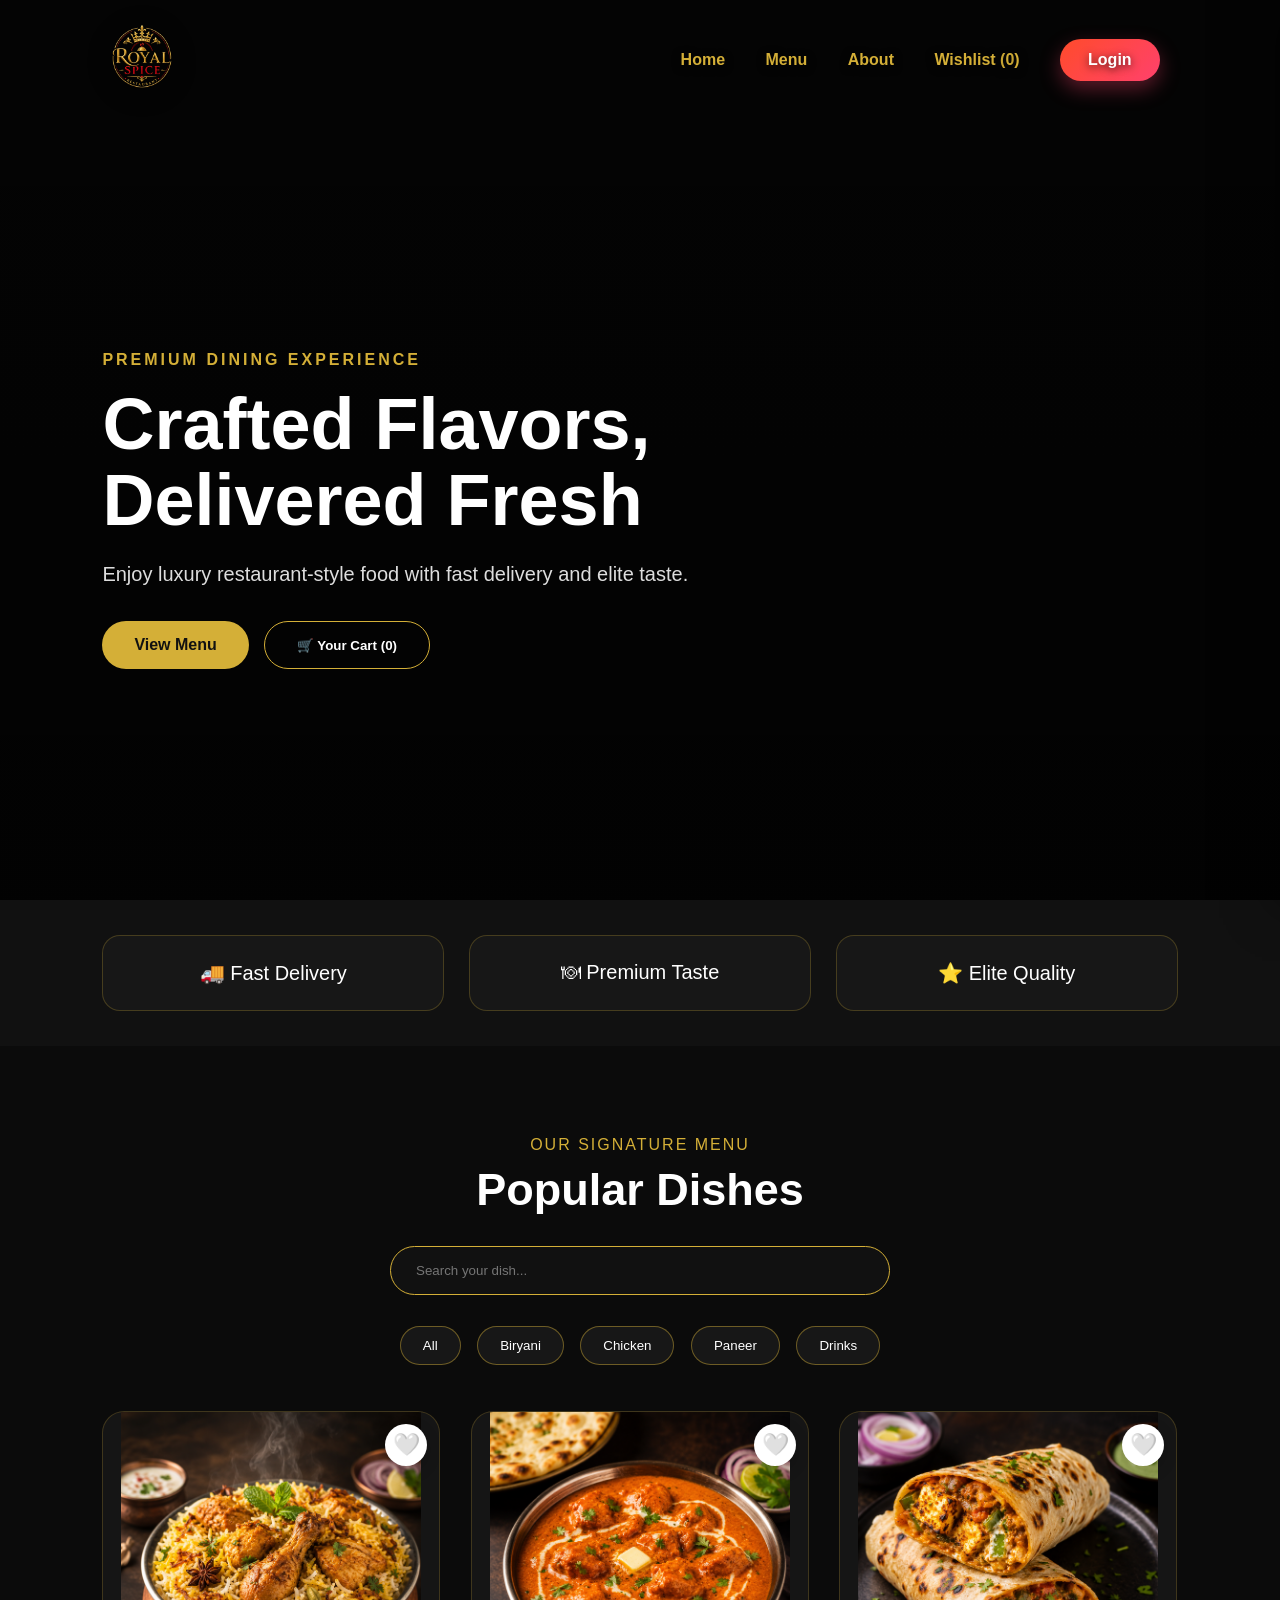
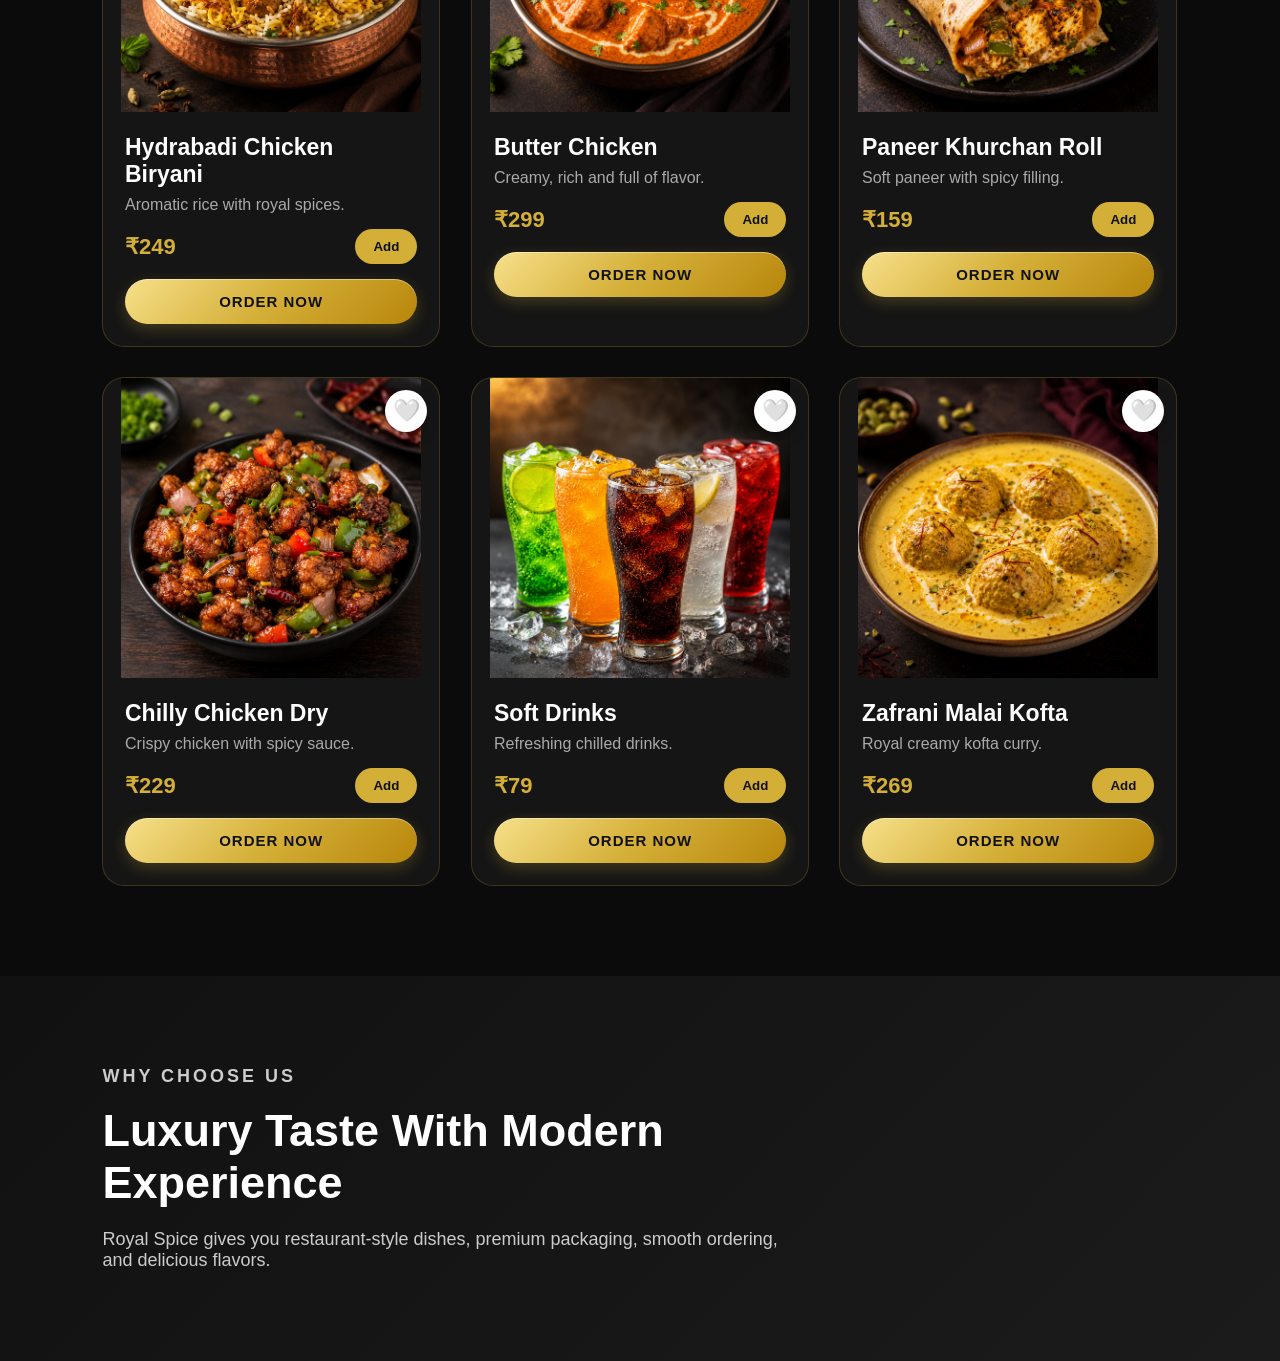
==== commit dfd8b936: "." ====
--- a/index.html
+++ b/index.html
@@ -24,7 +24,7 @@
       <a href="#about">About</a>
 
       <!-- Wishlist -->
-      <a href="wishlist.html">❤️ Wishlist (<span id="wishlistCount">0</span>)</a>
+      <a href="wishlist.html">Wishlist (<span id="wishlistCount">0</span>)</a>
 
       <a href="/login.html" id="loginLink" class="login-btn-nav">
         Login
--- a/style.css
+++ b/style.css
@@ -16,17 +16,17 @@
   display: flex;
   justify-content: space-between;
   align-items: center;
-  background: rgba(10,10,10,0.9);
+  background: rgba(10, 10, 10, 0.9);
   position: fixed;
   top: 0;
   z-index: 1000;
   backdrop-filter: blur(12px);
-  border-bottom: 1px solid rgba(212,175,55,0.25);
-}
-
-.logo img{
-    height: 80px;
-    width: auto;
+  border-bottom: 1px solid rgba(212, 175, 55, 0.25);
+}
+
+.logo img {
+  height: 80px;
+  width: auto;
 }
 
 .logo span {
@@ -57,7 +57,7 @@
 .hero {
   min-height: 100vh;
   background:
-    linear-gradient(rgba(0,0,0,0.65), rgba(0,0,0,0.8)),
+    linear-gradient(rgba(0, 0, 0, 0.65), rgba(0, 0, 0, 0.8)),
     url("https://images.unsplash.com/photo-1504674900247-0877df9cc836");
   background-size: cover;
   background-position: center;
@@ -126,7 +126,7 @@
 .features div {
   padding: 25px;
   background: #171717;
-  border: 1px solid rgba(212,175,55,0.25);
+  border: 1px solid rgba(212, 175, 55, 0.25);
   border-radius: 18px;
   text-align: center;
   font-size: 20px;
@@ -178,7 +178,7 @@
   padding: 11px 22px;
   background: #171717;
   color: white;
-  border: 1px solid rgba(212,175,55,0.45);
+  border: 1px solid rgba(212, 175, 55, 0.45);
   border-radius: 25px;
   cursor: pointer;
 }
@@ -198,13 +198,13 @@
   background: #151515;
   border-radius: 22px;
   overflow: hidden;
-  border: 1px solid rgba(212,175,55,0.22);
+  border: 1px solid rgba(212, 175, 55, 0.22);
   transition: 0.3s;
 }
 
 .food-card:hover {
   transform: translateY(-8px);
-  box-shadow: 0 20px 45px rgba(212,175,55,0.15);
+  box-shadow: 0 20px 45px rgba(212, 175, 55, 0.15);
 }
 
 .food-card img {
@@ -245,7 +245,7 @@
   font-size: 22px;
   cursor: pointer;
   z-index: 5;
-  box-shadow: 0 5px 15px rgba(0,0,0,0.2);
+  box-shadow: 0 5px 15px rgba(0, 0, 0, 0.2);
 }
 
 .price-row {
@@ -407,6 +407,7 @@
     opacity: 0;
     transform: translateY(40px);
   }
+
   to {
     opacity: 1;
     transform: translateY(0);
@@ -444,12 +445,10 @@
   left: -120%;
   width: 80%;
   height: 100%;
-  background: linear-gradient(
-    120deg,
-    transparent,
-    rgba(255,255,255,0.5),
-    transparent
-  );
+  background: linear-gradient(120deg,
+      transparent,
+      rgba(255, 255, 255, 0.5),
+      transparent);
   transition: 0.6s;
 }
 
@@ -470,6 +469,7 @@
     opacity: 0;
     transform: scale(0.92) translateY(25px);
   }
+
   to {
     opacity: 1;
     transform: scale(1) translateY(0);
@@ -483,16 +483,17 @@
 
 @keyframes glowText {
   from {
-    text-shadow: 0 0 10px rgba(212,175,55,0.2);
-  }
+    text-shadow: 0 0 10px rgba(212, 175, 55, 0.2);
+  }
+
   to {
-    text-shadow: 0 0 25px rgba(212,175,55,0.6);
+    text-shadow: 0 0 25px rgba(212, 175, 55, 0.6);
   }
 }
 
 /* Cart panel smooth */
 .cart-panel {
-  box-shadow: -20px 0 50px rgba(0,0,0,0.6);
+  box-shadow: -20px 0 50px rgba(0, 0, 0, 0.6);
 }
 
 /* Navbar link underline animation */
@@ -544,7 +545,7 @@
   padding: 16px 20px;
   margin-bottom: 15px;
   border-radius: 14px;
-  border: 1px solid rgba(212,175,55,0.5);
+  border: 1px solid rgba(212, 175, 55, 0.5);
   background: #111;
   color: white;
   outline: none;
@@ -558,7 +559,7 @@
 .payment-box {
   max-width: 550px;
   background: #151515;
-  border: 1px solid rgba(212,175,55,0.3);
+  border: 1px solid rgba(212, 175, 55, 0.3);
   border-radius: 20px;
   padding: 25px;
   margin-bottom: 25px;
@@ -581,7 +582,7 @@
 .success-page {
   min-height: 100vh;
   background:
-    linear-gradient(rgba(0,0,0,.75), rgba(0,0,0,.9)),
+    linear-gradient(rgba(0, 0, 0, .75), rgba(0, 0, 0, .9)),
     url("https://images.unsplash.com/photo-1504674900247-0877df9cc836");
   background-size: cover;
   background-position: center;
@@ -605,8 +606,8 @@
 }
 
 .success-box {
-  background: rgba(20,20,20,0.9);
-  border: 1px solid rgba(212,175,55,0.4);
+  background: rgba(20, 20, 20, 0.9);
+  border: 1px solid rgba(212, 175, 55, 0.4);
   border-radius: 22px;
   padding: 25px;
   margin: 30px 0;
@@ -629,12 +630,10 @@
   text-transform: uppercase;
   cursor: pointer;
 
-  background: linear-gradient(
-    135deg,
-    #f7e08a 0%,
-    #d4af37 50%,
-    #b8860b 100%
-  );
+  background: linear-gradient(135deg,
+      #f7e08a 0%,
+      #d4af37 50%,
+      #b8860b 100%);
 
   color: #111;
   position: relative;
@@ -642,8 +641,8 @@
   transition: all .4s ease;
 
   box-shadow:
-    0 5px 15px rgba(212,175,55,.25),
-    inset 0 1px 0 rgba(255,255,255,.4);
+    0 5px 15px rgba(212, 175, 55, .25),
+    inset 0 1px 0 rgba(255, 255, 255, .4);
 
   animation: eliteGlow 2.5s infinite alternate;
 }
@@ -652,8 +651,8 @@
   transform: translateY(-5px) scale(1.02);
 
   box-shadow:
-    0 15px 35px rgba(212,175,55,.45),
-    0 0 20px rgba(212,175,55,.35);
+    0 15px 35px rgba(212, 175, 55, .45),
+    0 0 20px rgba(212, 175, 55, .35);
 }
 
 .buy-now-btn:active {
@@ -668,12 +667,10 @@
   width: 60%;
   height: 100%;
 
-  background: linear-gradient(
-    120deg,
-    transparent,
-    rgba(255,255,255,.7),
-    transparent
-  );
+  background: linear-gradient(120deg,
+      transparent,
+      rgba(255, 255, 255, .7),
+      transparent);
 
   transition: .8s;
 }
@@ -684,10 +681,11 @@
 
 @keyframes eliteGlow {
   from {
-    box-shadow: 0 5px 15px rgba(212,175,55,.2);
-  }
+    box-shadow: 0 5px 15px rgba(212, 175, 55, .2);
+  }
+
   to {
-    box-shadow: 0 10px 30px rgba(212,175,55,.45);
+    box-shadow: 0 10px 30px rgba(212, 175, 55, .45);
   }
 }
 
@@ -710,26 +708,26 @@
 }
 
 .upi-qr {
-    width: 220px;
-    height: 220px;
-    object-fit: contain;
-
-    background: #ffffff;
-    padding: 15px;
-
-    border-radius: 20px;
-    border: 3px solid #d4af37;
-
-    display: block;
-    margin: 20px auto;
-
-    box-shadow: 0 10px 30px rgba(0,0,0,0.35);
+  width: 220px;
+  height: 220px;
+  object-fit: contain;
+
+  background: #ffffff;
+  padding: 15px;
+
+  border-radius: 20px;
+  border: 3px solid #d4af37;
+
+  display: block;
+  margin: 20px auto;
+
+  box-shadow: 0 10px 30px rgba(0, 0, 0, 0.35);
 }
 
 .login-page {
   min-height: 100vh;
   background:
-    linear-gradient(rgba(0,0,0,.75), rgba(0,0,0,.9)),
+    linear-gradient(rgba(0, 0, 0, .75), rgba(0, 0, 0, .9)),
     url("https://images.unsplash.com/photo-1504674900247-0877df9cc836");
   background-size: cover;
   background-position: center;
@@ -742,20 +740,20 @@
 .login-card {
   width: 100%;
   max-width: 430px;
-  background: rgba(17,17,17,.88);
-  border: 1px solid rgba(212,175,55,.45);
+  background: rgba(17, 17, 17, .88);
+  border: 1px solid rgba(212, 175, 55, .45);
   border-radius: 28px;
   padding: 35px;
   text-align: center;
   backdrop-filter: blur(15px);
-  box-shadow: 0 25px 60px rgba(0,0,0,.7);
+  box-shadow: 0 25px 60px rgba(0, 0, 0, .7);
   animation: fadeSlide 1s ease;
 }
 
 .login-logo img {
   width: 120px;
   margin-bottom: 20px;
-  filter: drop-shadow(0 0 18px rgba(212,175,55,.45));
+  filter: drop-shadow(0 0 18px rgba(212, 175, 55, .45));
 }
 
 .login-card h1 {
@@ -766,72 +764,72 @@
 
 /* Login Button */
 
-.login-btn-nav{
-    display:inline-block;
-    text-decoration:none;
-    background:linear-gradient(135deg,#ff4b2b,#ff416c);
-    color:#fff;
-    padding:12px 28px;
-    border-radius:30px;
-    font-size:16px;
-    font-weight:600;
-    transition:.3s;
-    box-shadow:0 8px 20px rgba(255,65,108,.35);
-}
-
-.login-btn-nav:hover{
-    transform:translateY(-2px);
-    box-shadow:0 12px 25px rgba(255,65,108,.45);
-}
-
-.login-btn-nav:active{
-    transform:scale(.97);
+.login-btn-nav {
+  display: inline-block;
+  text-decoration: none;
+  background: linear-gradient(135deg, #ff4b2b, #ff416c);
+  color: #fff;
+  padding: 12px 28px;
+  border-radius: 30px;
+  font-size: 16px;
+  font-weight: 600;
+  transition: .3s;
+  box-shadow: 0 8px 20px rgba(255, 65, 108, .35);
+}
+
+.login-btn-nav:hover {
+  transform: translateY(-2px);
+  box-shadow: 0 12px 25px rgba(255, 65, 108, .45);
+}
+
+.login-btn-nav:active {
+  transform: scale(.97);
 }
 
 /* Logout Button */
 
-.logout-btn{
-    background:linear-gradient(135deg,#ff4b2b,#ff416c);
-    color:#fff;
-    border:none;
-    padding:12px 28px;
-    border-radius:30px;
-    font-size:16px;
-    font-weight:600;
-    cursor:pointer;
-    transition:.3s;
-    box-shadow:0 8px 20px rgba(255,65,108,.35);
-}
-
-.logout-btn:hover{
-    transform:translateY(-2px);
-    box-shadow:0 12px 25px rgba(255,65,108,.45);
-}
-
-.logout-btn:active{
-    transform:scale(.97);
-}
-
-.logout-btn{
-    background: linear-gradient(135deg,#ff4b2b,#ff416c);
-    color:#fff;
-    border:none;
-    padding:12px 28px;
-    border-radius:30px;
-    font-size:16px;
-    font-weight:600;
-    cursor:pointer;
-    transition:0.3s;
-    box-shadow:0 8px 20px rgba(255,65,108,.35);
-}
-
-.logout-btn:hover{
-    transform:translateY(-2px);
-    box-shadow:0 12px 25px rgba(255,65,108,.45);
-}
-
-.logout-btn:active{
-    transform:scale(.97);
+.logout-btn {
+  background: linear-gradient(135deg, #ff4b2b, #ff416c);
+  color: #fff;
+  border: none;
+  padding: 12px 28px;
+  border-radius: 30px;
+  font-size: 16px;
+  font-weight: 600;
+  cursor: pointer;
+  transition: .3s;
+  box-shadow: 0 8px 20px rgba(255, 65, 108, .35);
+}
+
+.logout-btn:hover {
+  transform: translateY(-2px);
+  box-shadow: 0 12px 25px rgba(255, 65, 108, .45);
+}
+
+.logout-btn:active {
+  transform: scale(.97);
+}
+
+.logout-btn {
+  background: linear-gradient(135deg, #ff4b2b, #ff416c);
+  color: #fff;
+  border: none;
+  padding: 12px 28px;
+  border-radius: 30px;
+  font-size: 16px;
+  font-weight: 600;
+  cursor: pointer;
+  transition: 0.3s;
+  box-shadow: 0 8px 20px rgba(255, 65, 108, .35);
+}
+
+.logout-btn:hover {
+  transform: translateY(-2px);
+  box-shadow: 0 12px 25px rgba(255, 65, 108, .45);
+}
+
+.logout-btn:active {
+  transform: scale(.97);
 }
 
 .input-box {
@@ -843,7 +841,7 @@
   width: 100%;
   padding: 16px 18px;
   background: #0d0d0d;
-  border: 1px solid rgba(212,175,55,.5);
+  border: 1px solid rgba(212, 175, 55, .5);
   border-radius: 14px;
   color: white;
   outline: none;
@@ -859,8 +857,8 @@
   transition: .3s;
 }
 
-.input-box input:focus + label,
-.input-box input:valid + label {
+.input-box input:focus+label,
+.input-box input:valid+label {
   top: -9px;
   left: 14px;
   background: #111;
@@ -904,10 +902,143 @@
 
 .login-btn:hover {
   transform: translateY(-4px);
-  box-shadow: 0 15px 35px rgba(212,175,55,.4);
+  box-shadow: 0 15px 35px rgba(212, 175, 55, .4);
 }
 
 .signup-text {
   margin-top: 22px;
   color: #ccc;
+}
+
+/* FIX: Pure transparent navbar */
+header {
+  position: fixed;
+  top: 0;
+  left: 0;
+  width: 100%;
+  padding: 18px 8%;
+  display: flex;
+  justify-content: space-between;
+  align-items: center;
+  background: transparent !important;
+  border: none !important;
+  box-shadow: none !important;
+  backdrop-filter: none !important;
+  -webkit-backdrop-filter: none !important;
+  z-index: 1000;
+}
+
+nav a {
+  color:#D4AF37;
+  font-weight: 600;
+  text-shadow: 0 2px 8px rgba(0, 0, 0, .8);
+  transition: .3s;
+}
+
+nav a:hover {
+  color: #D4AF37;
+}
+
+.logo img {
+  filter: drop-shadow(0 4px 12px rgba(0, 0, 0, .8));
+}
+
+.hero {
+  padding-top: 120px;
+}
+
+/* Mobile Fix */
+@media (max-width: 768px) {
+
+  header {
+    padding: 12px 16px;
+    flex-direction: column;
+    gap: 10px;
+  }
+
+  .logo img {
+    height: 70px;
+  }
+
+  nav {
+    width: 100%;
+    display: flex !important;
+    align-items: center;
+    justify-content: flex-start;
+    gap: 16px;
+    overflow-x: auto;
+    white-space: nowrap;
+    scrollbar-width: none;
+    padding-right: 20px;
+  }
+
+  nav::-webkit-scrollbar {
+    display: none;
+  }
+
+  nav a,
+  nav button {
+    margin: 0;
+    flex: 0 0 auto;
+    font-size: 15px;
+  }
+
+  .login-btn-nav,
+  .logout-btn {
+    padding: 8px 18px;
+    font-size: 14px;
+  }
+
+  .hero {
+    min-height: 100vh;
+    padding: 190px 20px 60px;
+    text-align: center;
+    justify-content: center;
+  }
+
+  .hero h1 {
+    font-size: 38px;
+    line-height: 1.15;
+  }
+
+  .hero-text {
+    font-size: 15px;
+  }
+
+  .hero-buttons {
+    flex-direction: column;
+    align-items: center;
+  }
+
+  .btn {
+    width: 100%;
+    max-width: 300px;
+  }
+
+  .features {
+    grid-template-columns: 1fr;
+    padding: 25px 18px;
+  }
+
+  .menu-section {
+    padding: 60px 18px;
+  }
+
+  .menu-grid {
+    grid-template-columns: 1fr;
+  }
+
+  .food-card img {
+    width: 100%;
+    height: 240px;
+  }
+
+  .cart-panel {
+    width: 100%;
+    right: -100%;
+  }
+
+  .cart-panel.active {
+    right: 0;
+  }
 }
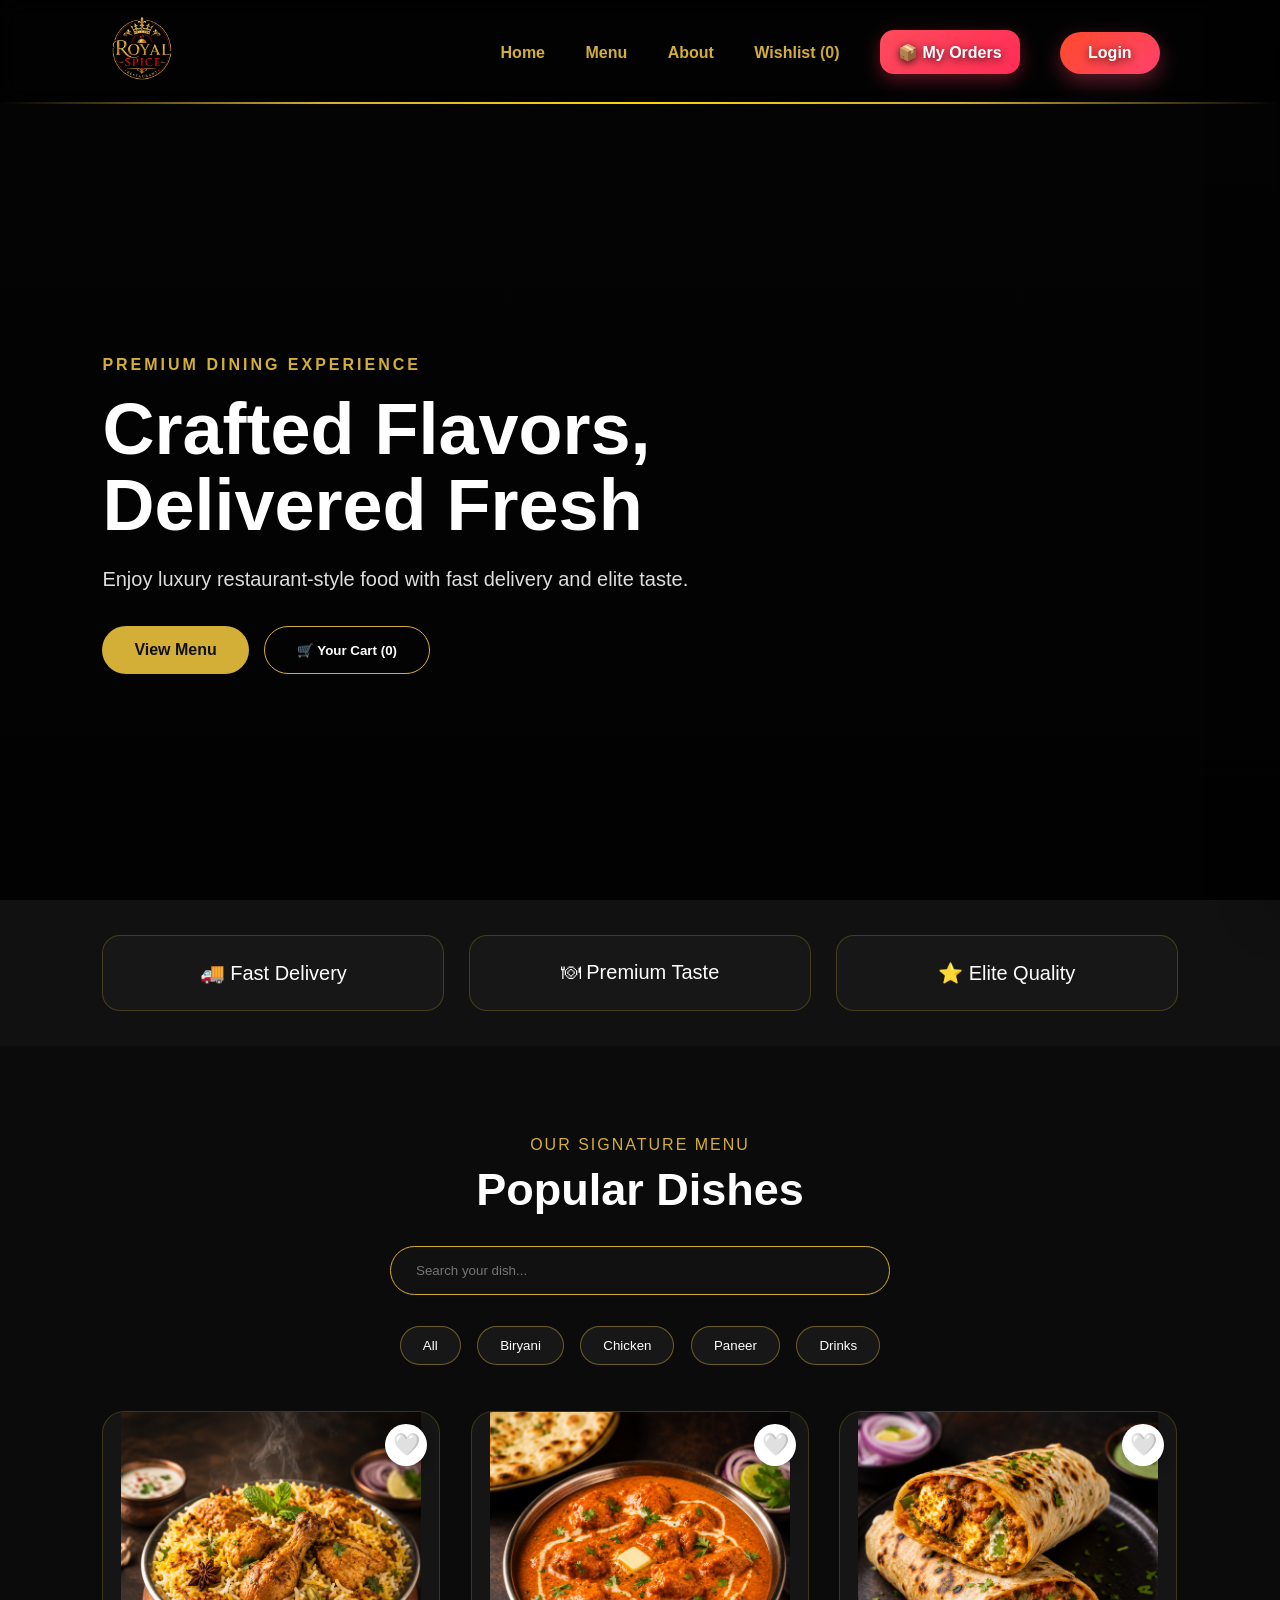
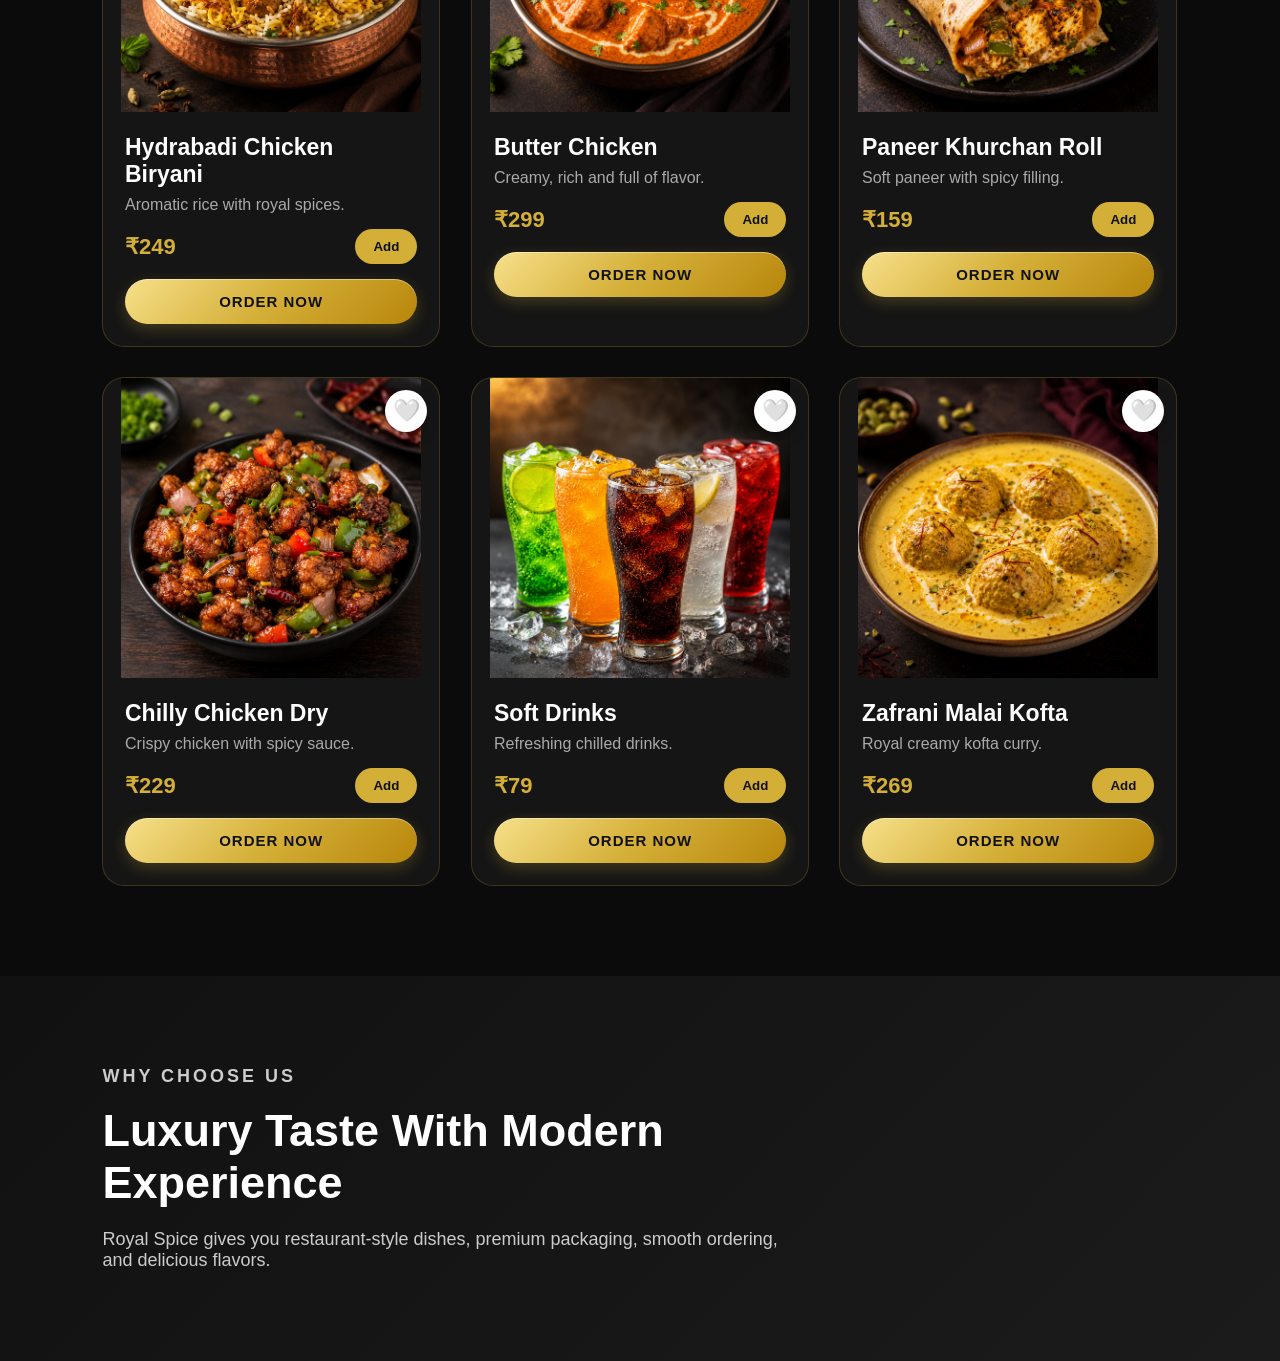
==== commit d8d7629d: "." ====
--- a/index.html
+++ b/index.html
@@ -25,6 +25,10 @@
 
       <!-- Wishlist -->
       <a href="wishlist.html">Wishlist (<span id="wishlistCount">0</span>)</a>
+
+      <a href="my_orders.html" class="orders-btn">
+        📦 My Orders
+      </a>
 
       <a href="/login.html" id="loginLink" class="login-btn-nav">
         Login
--- a/style.css
+++ b/style.css
@@ -10,18 +10,22 @@
   color: white;
 }
 
-header {
+
+header::after {
+  content: "";
+  position: absolute;
+  left: 0;
+  bottom: 0;
+
   width: 100%;
-  padding: 22px 8%;
-  display: flex;
-  justify-content: space-between;
-  align-items: center;
-  background: rgba(10, 10, 10, 0.9);
-  position: fixed;
-  top: 0;
-  z-index: 1000;
-  backdrop-filter: blur(12px);
-  border-bottom: 1px solid rgba(212, 175, 55, 0.25);
+  height: 2px;
+
+  background: linear-gradient(90deg,
+      transparent,
+      #D4AF37,
+      #FFD700,
+      #D4AF37,
+      transparent);
 }
 
 .logo img {
@@ -929,7 +933,7 @@
 }
 
 nav a {
-  color:#D4AF37;
+  color: #D4AF37;
   font-weight: 600;
   text-shadow: 0 2px 8px rgba(0, 0, 0, .8);
   transition: .3s;
@@ -1041,4 +1045,176 @@
   .cart-panel.active {
     right: 0;
   }
+}
+
+/* ===============================
+   FINAL FIXED NAVBAR OVERRIDE
+   Paste-safe: keeps navbar locked at top
+================================ */
+
+html,
+body {
+  overflow-x: hidden;
+}
+
+body {
+  padding-top: 0 !important;
+}
+
+body > header,
+header {
+  position: fixed !important;
+  top: 0 !important;
+  left: 0 !important;
+  right: 0 !important;
+  width: 100% !important;
+  min-height: 90px !important;
+
+  display: flex !important;
+  justify-content: space-between !important;
+  align-items: center !important;
+
+  padding: 10px 8% !important;
+
+  background: rgba(0, 0, 0, 0.35) !important;
+  backdrop-filter: blur(12px) !important;
+  -webkit-backdrop-filter: blur(12px) !important;
+
+  border: none !important;
+  box-shadow: none !important;
+
+  transform: none !important;
+  translate: none !important;
+
+  z-index: 999999 !important;
+}
+
+body > header::after,
+header::after {
+  content: "" !important;
+  position: absolute !important;
+  left: 0 !important;
+  bottom: 0 !important;
+
+  width: 100% !important;
+  height: 2px !important;
+
+  background: linear-gradient(
+    90deg,
+    transparent,
+    #D4AF37,
+    #FFD700,
+    #D4AF37,
+    transparent
+  ) !important;
+}
+
+/* Hero ko navbar ke niche proper start karne ke liye */
+.hero {
+  padding-top: 130px !important;
+}
+
+/* Mobile navbar should stay fixed too */
+@media (max-width: 768px) {
+  body > header,
+  header {
+    position: fixed !important;
+    top: 0 !important;
+    left: 0 !important;
+    right: 0 !important;
+
+    min-height: 135px !important;
+
+    flex-direction: column !important;
+    justify-content: center !important;
+    align-items: center !important;
+
+    padding: 10px 16px !important;
+    gap: 10px !important;
+
+    z-index: 999999 !important;
+  }
+
+  nav {
+    width: 100% !important;
+    display: flex !important;
+    justify-content: flex-start !important;
+    align-items: center !important;
+
+    gap: 16px !important;
+    overflow-x: auto !important;
+    white-space: nowrap !important;
+    scrollbar-width: none !important;
+  }
+
+  nav::-webkit-scrollbar {
+    display: none !important;
+  }
+
+  nav a,
+  nav button {
+    flex: 0 0 auto !important;
+    margin: 0 !important;
+  }
+
+  .hero {
+    padding-top: 190px !important;
+  }
+}
+
+.coupon-box {
+    background: #111;
+    color: white;
+    padding: 18px;
+    border-radius: 14px;
+    margin-top: 20px;
+}
+
+.coupon-box input {
+    padding: 12px;
+    width: 65%;
+    border-radius: 8px;
+    border: none;
+}
+
+.coupon-box button {
+    padding: 12px 18px;
+    border: none;
+    border-radius: 8px;
+    background: #ffb703;
+    font-weight: bold;
+    cursor: pointer;
+}
+
+/* ========== Order Button (Home Page) ========== */
+
+.orders-btn{
+    display: inline-flex;
+    align-items: center;
+    justify-content: center;
+    gap: 8px;
+
+    padding: 10px 18px;      /* Button chhota */
+    height: 44px;            /* Height kam */
+    min-width: auto;         /* Fixed width hata diya */
+
+    border: none;
+    border-radius: 14px;
+
+    background: linear-gradient(135deg,#ff4b5c,#ff2d55);
+    color: #fff;
+    text-decoration: none;
+
+    font-size: 16px;         /* Text chhota */
+    font-weight: 600;
+
+    cursor: pointer;
+    transition: 0.3s;
+
+    box-shadow: 0 6px 18px rgba(255,45,85,.35);
+}
+
+.orders-btn:hover{
+    transform: translateY(-2px);
+    box-shadow: 0 10px 22px rgba(255,45,85,.45);
 }
